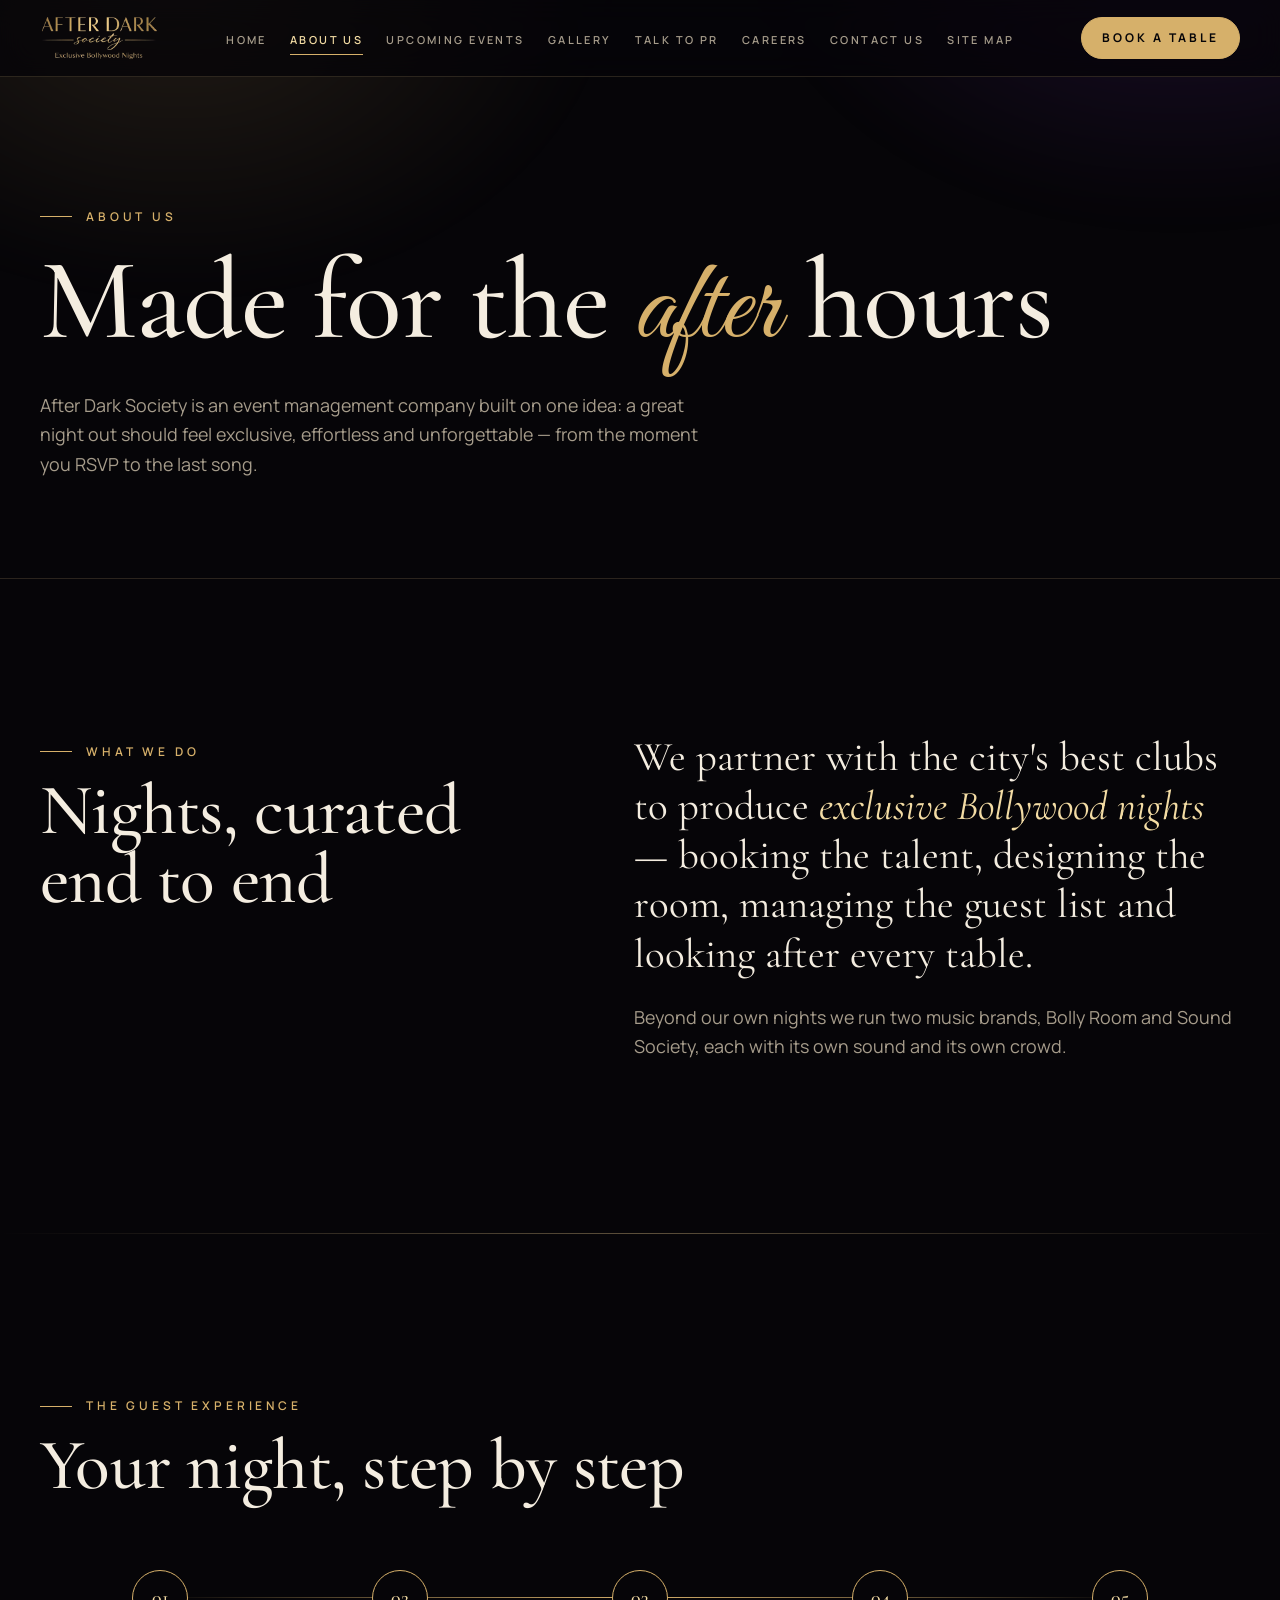
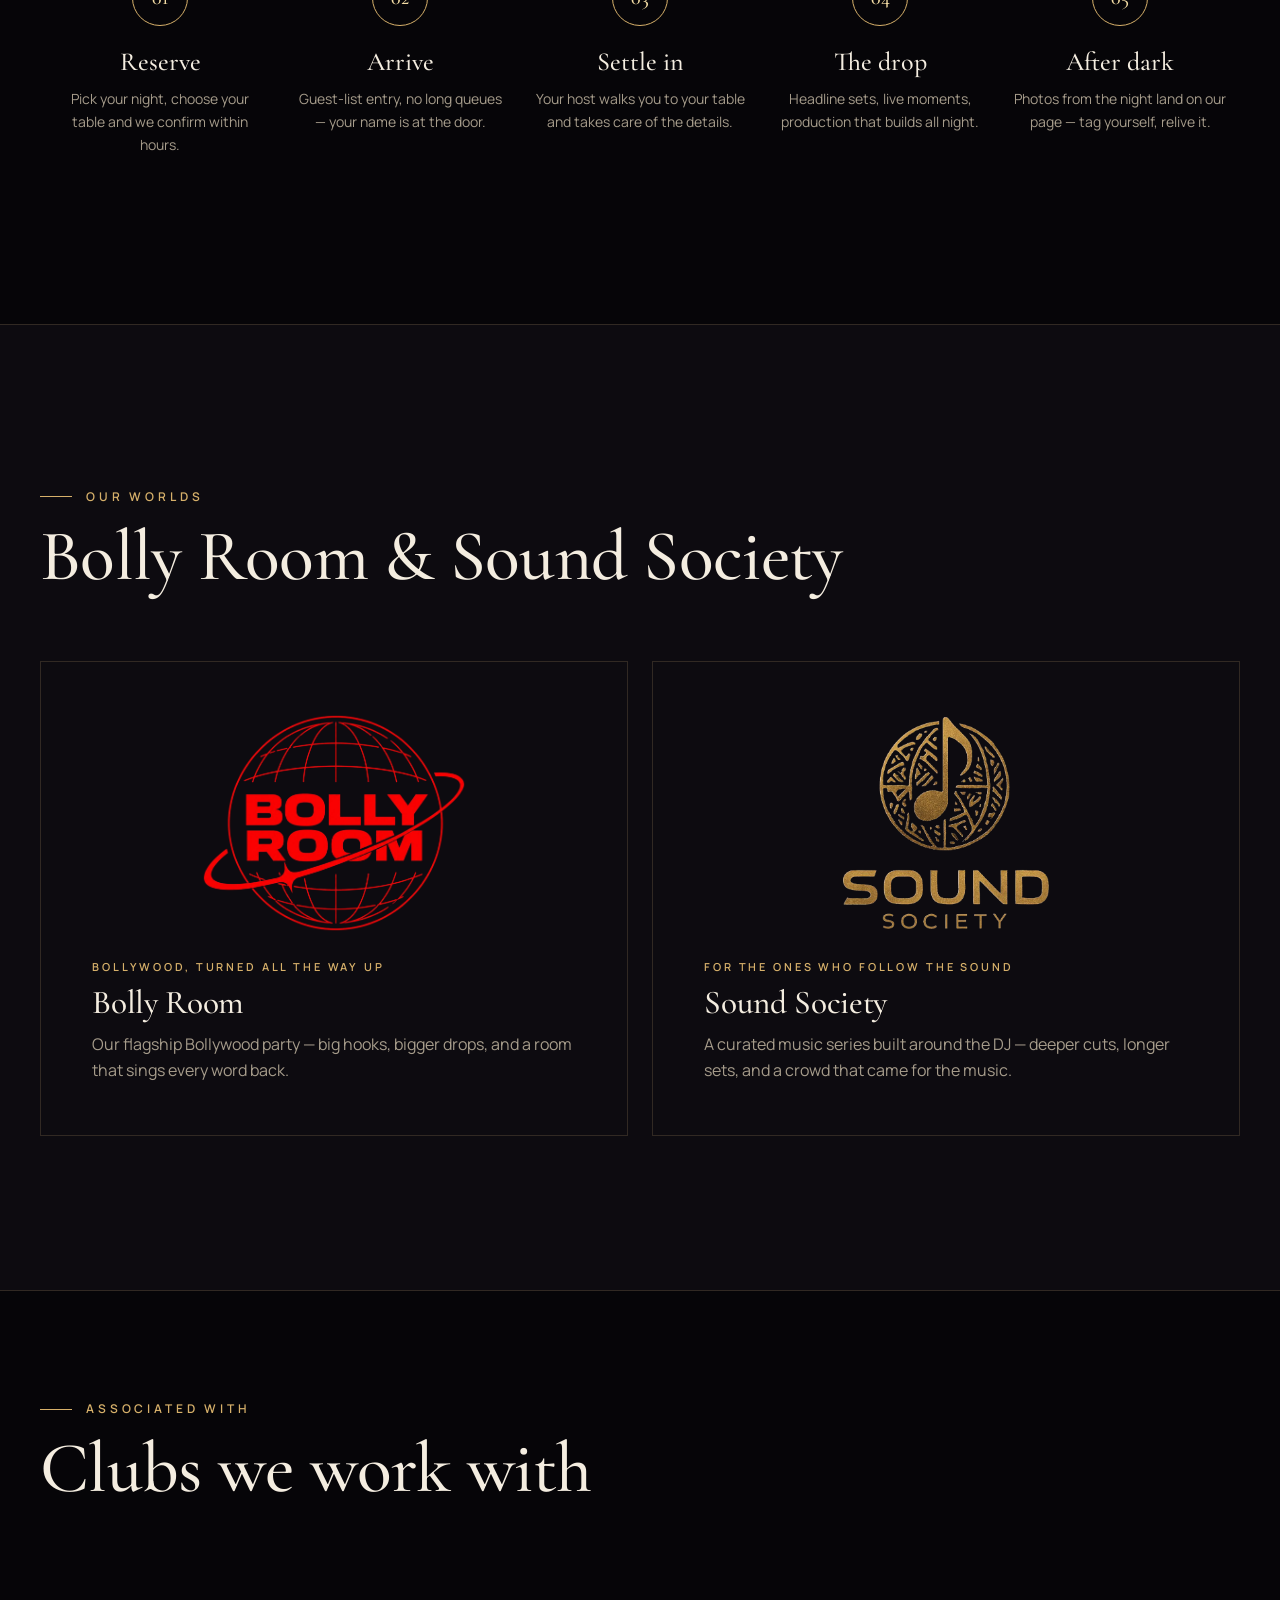
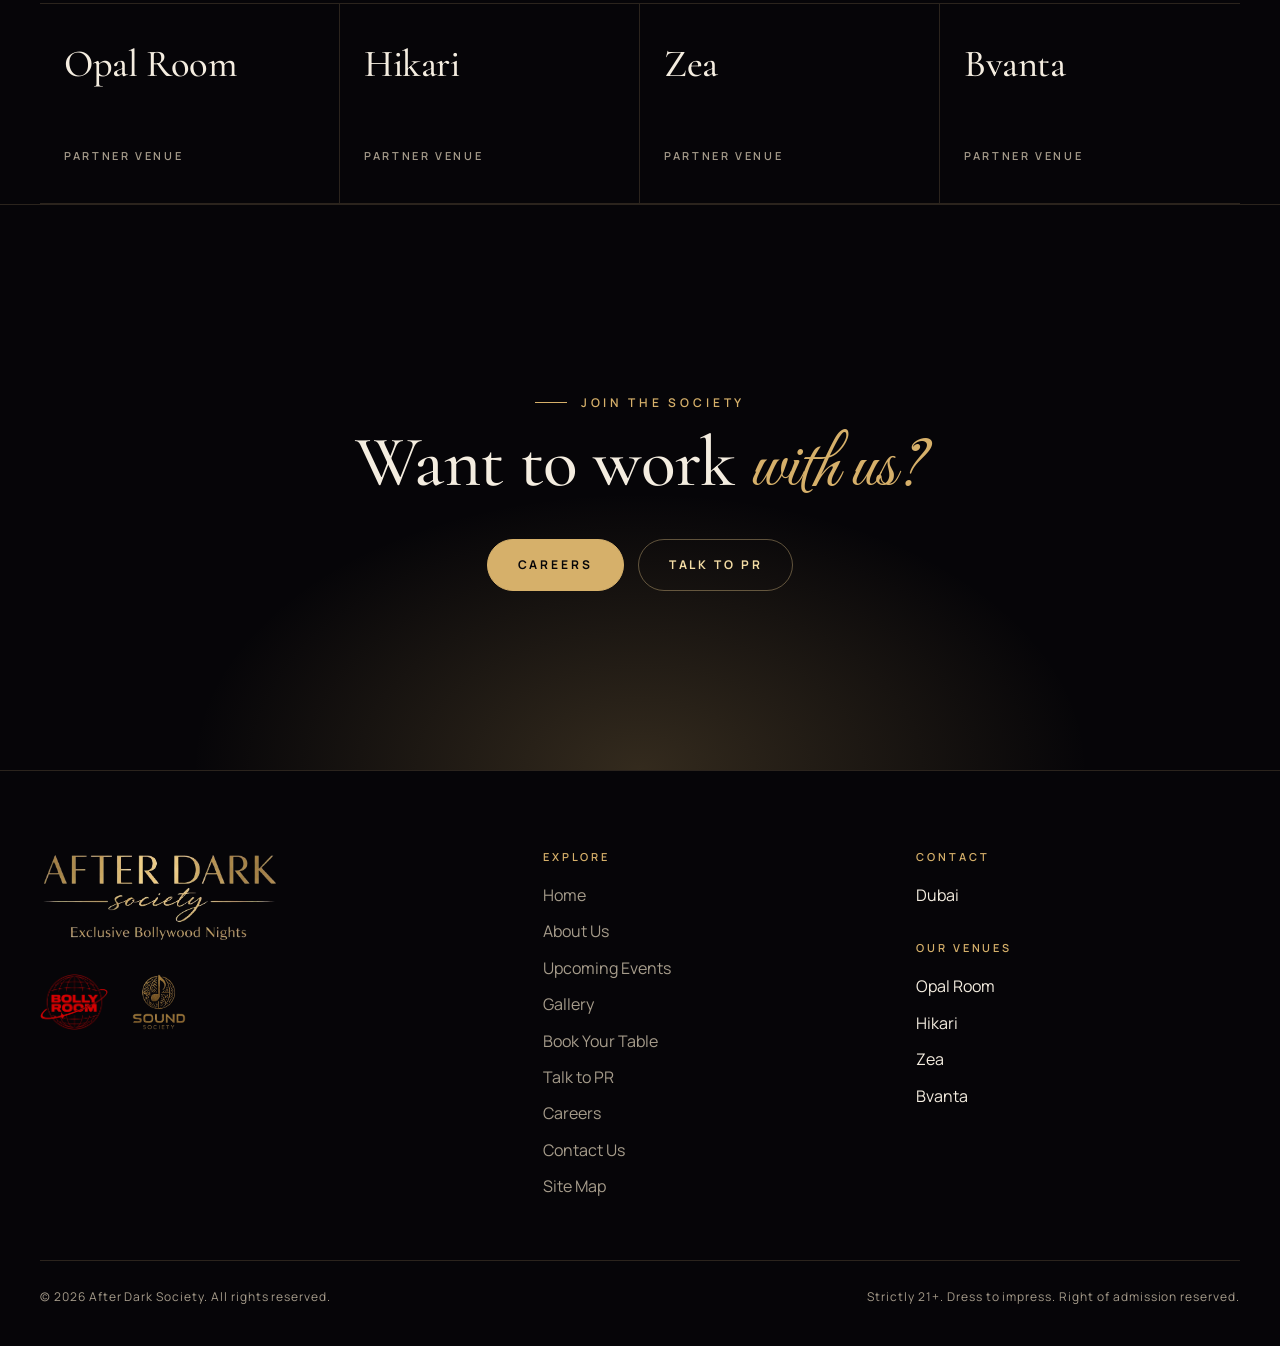
==== about.html @ be94123a "Build After Dark Society website Static multi-page site: home, about, upcoming events, gallery, book" ====
<!doctype html>
<html lang="en">
<head>
  <meta charset="utf-8">
  <meta name="viewport" content="width=device-width, initial-scale=1">
  <title>About Us — After Dark Society</title>
  <meta name="description" content="The story behind After Dark Society — the team producing exclusive Bollywood nights, Bolly Room and Sound Society.">
  <meta name="theme-color" content="#060508">
  <meta property="og:title" content="About Us — After Dark Society">
  <meta property="og:description" content="The story behind After Dark Society — the team producing exclusive Bollywood nights, Bolly Room and Sound Society.">
  <meta property="og:image" content="assets/img/after-dark-society.png">
  <link rel="preconnect" href="https://fonts.googleapis.com">
  <link rel="preconnect" href="https://fonts.gstatic.com" crossorigin>
  <link href="https://fonts.googleapis.com/css2?family=Cormorant+Garamond:ital,wght@0,400;0,500;0,600;1,400;1,500&family=Great+Vibes&family=Manrope:wght@400;500;600;700&display=swap" rel="stylesheet">
  <link rel="stylesheet" href="assets/css/style.css">
</head>
<body>
<header id="site-header"></header>
<main>
<section class="page-hero">
  <div class="wrap">
    <span class="eyebrow reveal">About us</span>
    <h1 class="display h1 reveal" data-delay="1">Made for the <span class="script">after</span> hours</h1>
    <p class="lead reveal" data-delay="2">After Dark Society is an event management company built on one idea: a great night out should feel exclusive, effortless and unforgettable — from the moment you RSVP to the last song.</p>
  </div>
</section>

<section class="section">
  <div class="wrap manifesto">
    <div class="reveal">
      <span class="eyebrow">What we do</span>
      <h2 class="display h2" style="margin-top:18px">Nights, curated end to end</h2>
    </div>
    <div class="reveal" data-delay="1">
      <p class="big">We partner with the city's best clubs to produce <em>exclusive Bollywood nights</em> — booking the talent, designing the room, managing the guest list and looking after every table.</p>
      <p class="lead" style="margin-top:24px">Beyond our own nights we run two music brands, Bolly Room and Sound Society, each with its own sound and its own crowd.</p>
    </div>
  </div>
</section>

<hr class="rule">

<section class="section">
  <div class="wrap">
    <div class="section-head"><div class="reveal"><span class="eyebrow">The guest experience</span><h2 class="display h2">Your night, step by step</h2></div></div>
    <div class="journey">
      <div class="step reveal"><h3>Reserve</h3><p>Pick your night, choose your table and we confirm within hours.</p></div>
      <div class="step reveal" data-delay="1"><h3>Arrive</h3><p>Guest-list entry, no long queues — your name is at the door.</p></div>
      <div class="step reveal" data-delay="2"><h3>Settle in</h3><p>Your host walks you to your table and takes care of the details.</p></div>
      <div class="step reveal" data-delay="3"><h3>The drop</h3><p>Headline sets, live moments, production that builds all night.</p></div>
      <div class="step reveal"><h3>After dark</h3><p>Photos from the night land on our page — tag yourself, relive it.</p></div>
    </div>
  </div>
</section>

<section class="section" style="background:var(--ink-2);border-block:1px solid var(--line)">
  <div class="wrap">
    <div class="section-head"><div class="reveal"><span class="eyebrow">Our worlds</span><h2 class="display h2">Bolly Room &amp; Sound Society</h2></div></div>
    <div class="brands" id="brands"></div>
  </div>
</section>

<section class="section--tight">
  <div class="wrap">
    <div class="section-head" style="margin-bottom:0"><div class="reveal"><span class="eyebrow">Associated with</span><h2 class="display h2">Clubs we work with</h2></div></div>
  </div>
</section>
<div class="wrap"><div class="venues" id="venues"></div></div>

<section class="cta-band">
  <div class="wrap reveal">
    <span class="eyebrow">Join the society</span>
    <h2 class="display h2">Want to work <span class="script">with us?</span></h2>
    <div class="hero-actions">
      <a class="btn" href="careers.html">Careers</a>
      <a class="btn btn--ghost" href="pr.html">Talk to PR</a>
    </div>
  </div>
</section>
</main>
<footer id="site-footer"></footer>
<script src="assets/js/data.js"></script>
<script src="assets/js/site.js"></script>
</body>
</html>
---- assets/css/style.css ----
/* ==========================================================================
   AFTER DARK SOCIETY
   Black, gold, and a little smoke.
   ========================================================================== */

:root {
  --ink: #060508;
  --ink-2: #0d0b10;
  --ink-3: #16131a;
  --line: rgba(232, 200, 140, 0.16);
  --line-strong: rgba(232, 200, 140, 0.38);
  --gold: #d6b06a;
  --gold-hi: #f3dca4;
  --gold-lo: #8f6d34;
  --text: #f4ede0;
  --muted: #a69c8b;
  --ember: #e0242a;           /* Bolly Room red — used sparingly */
  --violet: #3a1d5c;

  --f-display: "Cormorant Garamond", "Times New Roman", serif;
  --f-script: "Great Vibes", cursive;
  --f-body: "Manrope", system-ui, -apple-system, "Segoe UI", sans-serif;

  --wrap: 1200px;
  --gutter: clamp(16px, 4vw, 40px);
  --radius: 4px;
  --ease: cubic-bezier(.2, .7, .1, 1);
}

*, *::before, *::after { box-sizing: border-box; }
html { scroll-behavior: smooth; -webkit-text-size-adjust: 100%; }
body {
  margin: 0;
  background: var(--ink);
  color: var(--text);
  font: 400 16px/1.65 var(--f-body);
  overflow-x: hidden;
  -webkit-font-smoothing: antialiased;
}
img, video { max-width: 100%; height: auto; display: block; }
a { color: inherit; text-decoration: none; }
::selection { background: var(--gold); color: var(--ink); }

.wrap { width: min(var(--wrap), 100% - 2 * var(--gutter)); margin-inline: auto; }
.sr-only { position: absolute; width: 1px; height: 1px; overflow: hidden; clip: rect(0 0 0 0); white-space: nowrap; }

/* ---- Type --------------------------------------------------------------- */
.eyebrow {
  font: 600 12px/1 var(--f-body);
  letter-spacing: .32em;
  text-transform: uppercase;
  color: var(--gold);
  display: inline-flex; align-items: center; gap: 14px;
}
.eyebrow::before { content: ""; width: 32px; height: 1px; background: currentColor; }
.display {
  font-family: var(--f-display);
  font-weight: 500;
  line-height: .95;
  letter-spacing: -.01em;
  margin: 0;
}
.h1 { font-size: clamp(48px, 9vw, 128px); }
.h2 { font-size: clamp(38px, 5.6vw, 76px); }
.h3 { font-size: clamp(26px, 2.6vw, 36px); line-height: 1.05; }
.script { font-family: var(--f-script); font-weight: 400; color: var(--gold); letter-spacing: 0; }
.gold-text {
  background: linear-gradient(100deg, var(--gold-lo), var(--gold-hi) 40%, var(--gold) 60%, var(--gold-lo));
  -webkit-background-clip: text; background-clip: text; color: transparent;
}
.lead { font-size: clamp(17px, 1.4vw, 20px); color: var(--muted); max-width: 60ch; }
p { margin: 0 0 1em; }

/* ---- Buttons ------------------------------------------------------------ */
.btn {
  --b: var(--gold);
  display: inline-flex; align-items: center; justify-content: center; gap: 12px;
  min-height: 52px; padding: 0 30px;
  font: 700 12px/1 var(--f-body); letter-spacing: .24em; text-transform: uppercase;
  border: 1px solid var(--b); color: var(--ink); background: var(--b);
  border-radius: 999px; cursor: pointer;
  transition: transform .4s var(--ease), background .3s, color .3s, box-shadow .4s;
}
.btn:hover { transform: translateY(-2px); box-shadow: 0 12px 40px -12px rgba(214, 176, 106, .6); background: var(--gold-hi); }
.btn--ghost { background: transparent; color: var(--gold-hi); border-color: var(--line-strong); }
.btn--ghost:hover { background: rgba(214,176,106,.08); color: var(--gold-hi); border-color: var(--gold); }
.btn svg { width: 16px; height: 16px; }

/* ---- Header ------------------------------------------------------------- */
.site-header {
  position: fixed; inset: 0 0 auto; z-index: 50;
  transition: background .4s, backdrop-filter .4s, border-color .4s;
  border-bottom: 1px solid transparent;
}
.site-header.is-solid {
  background: rgba(6, 5, 8, .78);
  backdrop-filter: blur(14px) saturate(1.3);
  -webkit-backdrop-filter: blur(14px) saturate(1.3);
  border-color: var(--line);
}
.nav { display: flex; align-items: center; justify-content: space-between; height: 76px; gap: 20px; }
.brand img { height: 46px; width: auto; }
.nav-links { display: flex; align-items: center; gap: clamp(14px, 1.8vw, 30px); list-style: none; margin: 0; padding: 0; }
.nav-links a {
  font: 600 11px/1 var(--f-body); letter-spacing: .22em; text-transform: uppercase;
  color: var(--muted); position: relative; padding: 8px 0; transition: color .25s;
}
.nav-links a::after {
  content: ""; position: absolute; left: 0; right: 0; bottom: 0; height: 1px; background: var(--gold);
  transform: scaleX(0); transform-origin: left; transition: transform .4s var(--ease);
}
.nav-links a:hover, .nav-links a[aria-current="page"] { color: var(--gold-hi); }
.nav-links a:hover::after, .nav-links a[aria-current="page"]::after { transform: scaleX(1); }
.nav-cta { min-height: 42px; padding: 0 20px; }
.nav-toggle {
  display: none; background: none; border: 0; padding: 10px; cursor: pointer; color: var(--gold-hi);
  width: 46px; height: 46px; position: relative;
}
.nav-toggle span { position: absolute; left: 11px; right: 11px; height: 1px; background: currentColor; transition: transform .35s var(--ease), opacity .2s; }
.nav-toggle span:nth-child(1) { top: 17px; }
.nav-toggle span:nth-child(2) { top: 23px; }
.nav-toggle span:nth-child(3) { top: 29px; }
.menu-open .nav-toggle span:nth-child(1) { transform: translateY(6px) rotate(45deg); }
.menu-open .nav-toggle span:nth-child(2) { opacity: 0; }
.menu-open .nav-toggle span:nth-child(3) { transform: translateY(-6px) rotate(-45deg); }

@media (max-width: 1080px) {
  .nav-toggle { display: block; z-index: 2; }
  .nav-cta { display: none; }
  .nav-links {
    position: fixed; inset: 0; z-index: 1; flex-direction: column; justify-content: center; gap: 22px;
    background: radial-gradient(120% 80% at 50% 0%, #1a1222, var(--ink) 70%);
    opacity: 0; visibility: hidden; transition: opacity .4s, visibility .4s;
  }
  .nav-links a { font: 500 34px/1 var(--f-display); letter-spacing: 0; text-transform: none; color: var(--text); }
  .menu-open .nav-links { opacity: 1; visibility: visible; }
  .menu-open { overflow: hidden; }
}

/* ---- Hero --------------------------------------------------------------- */
.hero {
  position: relative; min-height: 100svh; display: grid; place-items: center; text-align: center;
  padding: 120px 0 90px; overflow: hidden; isolation: isolate;
}
.hero canvas { position: absolute; inset: 0; width: 100%; height: 100%; z-index: -1; }
.hero::before {          /* aurora */
  content: ""; position: absolute; inset: -20%; z-index: -2;
  background:
    radial-gradient(40% 35% at 30% 30%, rgba(214,176,106,.20), transparent 70%),
    radial-gradient(35% 30% at 72% 38%, rgba(90,40,140,.35), transparent 70%),
    radial-gradient(50% 40% at 50% 90%, rgba(224,36,42,.14), transparent 70%);
  filter: blur(30px);
  animation: aurora 18s ease-in-out infinite alternate;
}
.hero::after {           /* vignette + floor fade */
  content: ""; position: absolute; inset: 0; z-index: -1; pointer-events: none;
  background: radial-gradient(120% 90% at 50% 40%, transparent 40%, var(--ink) 100%), linear-gradient(transparent 70%, var(--ink));
}
@keyframes aurora {
  0% { transform: translate3d(0,0,0) rotate(0deg) scale(1); }
  100% { transform: translate3d(3%, -4%, 0) rotate(8deg) scale(1.12); }
}
.hero-logo { width: min(640px, 86vw); margin: 0 auto 28px; filter: drop-shadow(0 0 40px rgba(214,176,106,.25)); }
.hero-tag { font: 600 12px/1.6 var(--f-body); letter-spacing: .5em; text-transform: uppercase; color: var(--muted); margin-bottom: 44px; }
.hero-actions { display: flex; gap: 14px; justify-content: center; flex-wrap: wrap; }
.scroll-cue {
  position: absolute; bottom: 28px; left: 50%; translate: -50% 0;
  font: 600 10px/1 var(--f-body); letter-spacing: .4em; text-transform: uppercase; color: var(--muted);
  display: flex; flex-direction: column; align-items: center; gap: 12px;
}
.scroll-cue::after { content: ""; width: 1px; height: 44px; background: linear-gradient(var(--gold), transparent); animation: drip 2.2s var(--ease) infinite; transform-origin: top; }
@keyframes drip { 0% { transform: scaleY(0); } 60% { transform: scaleY(1); opacity: 1; } 100% { transform: scaleY(1); opacity: 0; } }

/* Countdown */
.countdown { display: inline-flex; gap: clamp(14px, 3vw, 36px); margin: 0 auto 44px; }
.countdown div { display: flex; flex-direction: column; align-items: center; min-width: 64px; }
.countdown b { font: 500 clamp(40px, 6vw, 72px)/1 var(--f-display); color: var(--gold-hi); font-variant-numeric: tabular-nums; }
.countdown small { font: 600 10px/1 var(--f-body); letter-spacing: .3em; text-transform: uppercase; color: var(--muted); margin-top: 10px; }
.next-label { font: 600 11px/1 var(--f-body); letter-spacing: .3em; text-transform: uppercase; color: var(--gold); margin-bottom: 18px; }

/* Page hero (inner pages) */
.page-hero {
  position: relative; padding: clamp(150px, 22vh, 220px) 0 clamp(60px, 9vh, 100px); overflow: hidden; isolation: isolate;
  border-bottom: 1px solid var(--line);
}
.page-hero::before {
  content: ""; position: absolute; inset: -30% -10% 0; z-index: -1;
  background:
    radial-gradient(40% 60% at 20% 20%, rgba(214,176,106,.14), transparent 70%),
    radial-gradient(40% 60% at 85% 10%, rgba(90,40,140,.28), transparent 70%);
  filter: blur(20px);
  animation: aurora 20s ease-in-out infinite alternate;
}
.page-hero .display { margin-top: 22px; }
.page-hero .lead { margin-top: 24px; }

/* ---- Sections ----------------------------------------------------------- */
section { position: relative; }
.section { padding: clamp(80px, 12vw, 160px) 0; }
.section--tight { padding: clamp(60px, 8vw, 100px) 0; }
.section-head { display: flex; justify-content: space-between; align-items: end; gap: 30px; flex-wrap: wrap; margin-bottom: clamp(40px, 6vw, 70px); }
.section-head .display { margin-top: 18px; }
.rule { height: 1px; background: linear-gradient(90deg, transparent, var(--line-strong), transparent); border: 0; margin: 0; }

/* Marquee */
.marquee { border-block: 1px solid var(--line); overflow: hidden; padding: 26px 0; background: var(--ink-2); }
.marquee-track { display: flex; gap: 56px; width: max-content; animation: marquee 38s linear infinite; }
.marquee span { font: italic 500 clamp(26px, 3.4vw, 44px)/1 var(--f-display); color: var(--text); white-space: nowrap; display: flex; align-items: center; gap: 56px; }
.marquee span::after { content: "✦"; font-style: normal; font-size: .5em; color: var(--gold); }
@keyframes marquee { to { transform: translateX(-50%); } }

/* Manifesto */
.manifesto { display: grid; grid-template-columns: 1fr 1.2fr; gap: clamp(40px, 7vw, 120px); align-items: start; }
.manifesto .big { font: 400 clamp(28px, 3.2vw, 44px)/1.2 var(--f-display); margin: 0; }
.manifesto .big em { color: var(--gold-hi); }
.stats { display: grid; grid-template-columns: repeat(3, 1fr); gap: 1px; background: var(--line); border: 1px solid var(--line); margin-top: 48px; }
.stats div { background: var(--ink); padding: 26px 20px; }
.stats b { display: block; font: 500 44px/1 var(--f-display); color: var(--gold-hi); }
.stats small { color: var(--muted); font-size: 13px; }

/* Brand cards */
.brands { display: grid; grid-template-columns: repeat(2, 1fr); gap: 24px; }
.brand-card {
  position: relative; overflow: hidden; border: 1px solid var(--line); background: var(--ink-2);
  padding: clamp(28px, 4vw, 52px); min-height: 460px; display: flex; flex-direction: column; justify-content: space-between;
  transition: border-color .5s, transform .6s var(--ease);
}
.brand-card::before {
  content: ""; position: absolute; inset: 0; opacity: .0; transition: opacity .6s;
  background: radial-gradient(60% 60% at 50% 30%, var(--glow, rgba(214,176,106,.18)), transparent 70%);
}
.brand-card:hover { border-color: var(--line-strong); transform: translateY(-4px); }
.brand-card:hover::before { opacity: 1; }
.brand-card img { height: 220px; width: auto; max-width: 80%; object-fit: contain; margin: 0 auto 28px; position: relative; transition: transform .8s var(--ease); }
.brand-card:hover img { transform: scale(1.04); }
.brand-card .h3 { position: relative; }
.brand-card p { color: var(--muted); position: relative; margin: 10px 0 0; }
.brand-card .tag { font: 600 11px/1 var(--f-body); letter-spacing: .26em; text-transform: uppercase; color: var(--gold); position: relative; margin-bottom: 14px; display: block; }
.brand-card[data-brand="Bolly Room"] { --glow: rgba(224, 36, 42, .22); }

/* Signature experiences */
.formats { display: grid; grid-template-columns: repeat(4, 1fr); gap: 1px; background: var(--line); border: 1px solid var(--line); }
.format { background: var(--ink); padding: 34px 26px 40px; display: flex; flex-direction: column; gap: 10px; min-height: 300px; transition: background .4s; position: relative; }
.format:hover { background: var(--ink-2); }
.format-num { font: 500 15px/1 var(--f-display); color: var(--gold); margin-bottom: auto; padding-bottom: 50px; }
.format small { font: 600 10px/1 var(--f-body); letter-spacing: .26em; text-transform: uppercase; color: var(--muted); }
.format h3 { font-size: clamp(26px, 2.4vw, 32px); line-height: 1.05; }
.format p { color: var(--muted); font-size: 14px; margin: 0; }

/* VIP tables */
.tables { display: grid; grid-template-columns: repeat(3, 1fr); gap: 20px; align-items: stretch; }
.table-card {
  border: 1px solid var(--line); padding: 40px 32px; display: flex; flex-direction: column; gap: 8px; background: var(--ink-2); position: relative;
  transition: transform .5s var(--ease), border-color .4s;
}
.table-card:hover { transform: translateY(-4px); border-color: var(--line-strong); }
.table-card.featured { border-color: var(--gold); background: radial-gradient(100% 60% at 50% 0%, rgba(214,176,106,.14), transparent 70%), var(--ink-2); }
.table-card .chip { position: absolute; top: 20px; right: 14px; }
.table-card h3 { font-size: 46px; }
.table-card small { color: var(--gold); letter-spacing: .2em; text-transform: uppercase; font-size: 11px; font-weight: 600; }
.table-card ul { list-style: none; padding: 0; margin: 22px 0 30px; display: grid; gap: 12px; flex: 1; }
.table-card li { color: var(--muted); display: flex; gap: 12px; font-size: 15px; }
.table-card li::before { content: "✦"; color: var(--gold); font-size: 11px; margin-top: 5px; }

/* Next drop */
.drop { display: grid; grid-template-columns: 1.1fr 1fr; gap: clamp(30px, 6vw, 80px); align-items: center; }
.drop form { display: flex; gap: 12px; flex-wrap: wrap; }
.drop .field { flex: 1 1 240px; }
.drop .form { padding: 0; border: 0; background: none; }
.drop .form-success { padding: 0; text-align: left; }

/* Site map */
.sm-flow { display: grid; grid-template-columns: repeat(3, 1fr); gap: 20px; counter-reset: sm; }
.sm-card {
  border: 1px solid var(--line); background: var(--ink-2); padding: 30px 28px 26px; display: flex; flex-direction: column; gap: 10px; position: relative; min-height: 240px;
}
.sm-card::before { counter-increment: sm; content: counter(sm, decimal-leading-zero); font: 500 15px/1 var(--f-display); color: var(--gold); }
.sm-card h3 { font: 500 34px/1 var(--f-display); margin: 18px 0 4px; }
.sm-card p { color: var(--muted); font-size: 14px; margin: 0; flex: 1; }
.sm-card .goal { font: 700 10px/1.4 var(--f-body); letter-spacing: .22em; text-transform: uppercase; color: var(--gold-hi); }
.sm-card a.more { font-size: 12px; color: var(--gold); letter-spacing: .1em; }
.paths { display: grid; grid-template-columns: repeat(3, 1fr); gap: 1px; background: var(--line); border: 1px solid var(--line); }
.paths > div { background: var(--ink); padding: 34px 28px; }
.paths b { font: 500 40px/1 var(--f-display); color: var(--gold-hi); display: block; margin-bottom: 8px; }
.paths small { color: var(--gold); font: 700 10px/1 var(--f-body); letter-spacing: .24em; text-transform: uppercase; display: block; margin-top: 16px; }
.tree { display: grid; grid-template-columns: repeat(4, 1fr); gap: 20px; }
.tree .node { border-top: 1px solid var(--gold); padding-top: 18px; }
.tree .node a { font: 500 26px/1.1 var(--f-display); display: block; margin-bottom: 10px; }
.tree .node a:hover { color: var(--gold-hi); }
.tree .node ul { list-style: none; margin: 0; padding: 0; color: var(--muted); font-size: 14px; display: grid; gap: 6px; }

/* Venues */
.venues { display: grid; grid-template-columns: repeat(4, 1fr); border-top: 1px solid var(--line); }
.venue {
  padding: 42px 24px; border-bottom: 1px solid var(--line); border-right: 1px solid var(--line);
  display: flex; flex-direction: column; gap: 16px; min-height: 200px; justify-content: space-between;
  transition: background .4s;
}
.venue:last-child { border-right: 0; }
.venue:hover { background: var(--ink-2); }
.venue .display { font-size: clamp(30px, 3vw, 42px); }
.venue small { font: 600 11px/1 var(--f-body); letter-spacing: .24em; text-transform: uppercase; color: var(--muted); display: inline-flex; gap: 8px; align-items: center; }
a.venue:hover small { color: var(--gold-hi); }

/* Events list */
.event-list { list-style: none; margin: 0; padding: 0; border-top: 1px solid var(--line); }
.event {
  display: grid; grid-template-columns: 140px 1fr auto; gap: 30px; align-items: center;
  padding: 30px 0; border-bottom: 1px solid var(--line); transition: padding .5s var(--ease), background .4s;
}
.event:hover { padding-inline: 18px; background: linear-gradient(90deg, rgba(214,176,106,.06), transparent); }
.event-date { font: 500 18px/1.15 var(--f-display); color: var(--gold-hi); }
.event-date b { display: block; font-size: 46px; font-weight: 500; }
.event-date .tba { font-size: 28px; }
.event h3 { margin: 0 0 6px; font: 500 clamp(26px, 3vw, 38px)/1.05 var(--f-display); }
.event p { margin: 0; color: var(--muted); font-size: 14px; letter-spacing: .04em; }
.event .btn { min-height: 44px; padding: 0 22px; }
.chip { display: inline-block; font: 700 10px/1 var(--f-body); letter-spacing: .2em; text-transform: uppercase; padding: 7px 10px; border: 1px solid var(--line-strong); border-radius: 999px; color: var(--gold); margin-right: 10px; vertical-align: middle; }

/* Gallery */
.gallery { display: grid; grid-template-columns: repeat(4, 1fr); grid-auto-rows: 260px; gap: 10px; }
.g-item { position: relative; overflow: hidden; background: var(--ink-3); border: 1px solid var(--line); cursor: zoom-in; padding: 0; color: inherit; font: inherit; text-align: left; }
.g-item.wide { grid-column: span 2; }
.g-item.tall { grid-row: span 2; }
.g-item img { width: 100%; height: 100%; object-fit: cover; transition: transform 1.2s var(--ease), filter .6s; filter: saturate(.9) contrast(1.05); }
.g-item:hover img { transform: scale(1.06); filter: saturate(1.1) contrast(1.1); }
.g-item figcaption, .g-item .cap {
  position: absolute; left: 0; right: 0; bottom: 0; padding: 40px 18px 16px;
  background: linear-gradient(transparent, rgba(0,0,0,.85));
  font: 600 11px/1 var(--f-body); letter-spacing: .2em; text-transform: uppercase; color: var(--gold-hi);
}
.g-item .play {
  position: absolute; inset: 0; margin: auto; width: 74px; height: 74px; border-radius: 50%;
  border: 1px solid var(--gold-hi); display: grid; place-items: center; background: rgba(6,5,8,.4); backdrop-filter: blur(4px);
}
.g-item .play::before { content: ""; border-left: 16px solid var(--gold-hi); border-block: 10px solid transparent; margin-left: 5px; }
.g-ph {          /* placeholder tile until real photos are added */
  width: 100%; height: 100%; display: grid; place-items: center; text-align: center; padding: 20px;
  background:
    radial-gradient(70% 70% at var(--x, 30%) var(--y, 30%), rgba(214,176,106,.18), transparent 70%),
    radial-gradient(60% 60% at 80% 90%, rgba(90,40,140,.35), transparent 70%),
    var(--ink-2);
  color: var(--muted); font: italic 500 22px/1.2 var(--f-display);
}
.albums { display: grid; grid-template-columns: repeat(3, 1fr); gap: 20px; }
.album {
  border: 1px solid var(--line); padding: 30px; display: flex; flex-direction: column; gap: 10px; min-height: 220px;
  justify-content: flex-end; position: relative; overflow: hidden; transition: border-color .4s, transform .5s var(--ease);
  background: radial-gradient(80% 80% at 100% 0%, rgba(214,176,106,.12), transparent 60%), var(--ink-2);
}
.album:hover { border-color: var(--gold); transform: translateY(-4px); }
.album .display { font-size: 36px; }
.album small { color: var(--muted); letter-spacing: .14em; text-transform: uppercase; font-size: 11px; font-weight: 600; }

/* Lightbox */
.lightbox { position: fixed; inset: 0; z-index: 100; background: rgba(4,3,6,.95); display: none; place-items: center; padding: 60px 16px; }
.lightbox.open { display: grid; }
.lightbox img, .lightbox iframe { max-width: min(1200px, 100%); max-height: 84vh; border: 1px solid var(--line); }
.lightbox iframe { width: min(1100px, 100%); aspect-ratio: 16/9; height: auto; }
.lightbox button { position: absolute; top: 18px; right: 18px; background: none; border: 1px solid var(--line-strong); color: var(--gold-hi); width: 48px; height: 48px; border-radius: 50%; font-size: 22px; cursor: pointer; }

/* Journey (customer experience) */
.journey { display: grid; grid-template-columns: repeat(5, 1fr); counter-reset: step; position: relative; }
.journey::before { content: ""; position: absolute; top: 27px; left: 10%; right: 10%; height: 1px; background: linear-gradient(90deg, transparent, var(--gold), transparent); }
.step { text-align: center; padding: 0 14px; position: relative; }
.step::before {
  counter-increment: step; content: counter(step, decimal-leading-zero);
  display: grid; place-items: center; width: 56px; height: 56px; margin: 0 auto 22px; border-radius: 50%;
  background: var(--ink); border: 1px solid var(--gold); color: var(--gold-hi); font: 500 20px/1 var(--f-display);
}
.step h3 { font: 500 26px/1.1 var(--f-display); margin: 0 0 10px; }
.step p { color: var(--muted); font-size: 14px; }

/* CTA band */
.cta-band {
  text-align: center; padding: clamp(90px, 14vw, 180px) 0; position: relative; overflow: hidden; isolation: isolate;
  border-top: 1px solid var(--line);
}
.cta-band::before {
  content: ""; position: absolute; inset: 0; z-index: -1;
  background: radial-gradient(50% 70% at 50% 100%, rgba(214,176,106,.22), transparent 70%);
}
.cta-band .display { margin: 18px 0 36px; }

/* ---- Forms -------------------------------------------------------------- */
.form-layout { display: grid; grid-template-columns: 1fr 1.25fr; gap: clamp(40px, 7vw, 110px); align-items: start; }
.form-aside { position: sticky; top: 110px; }
.form-aside ul { list-style: none; padding: 0; margin: 30px 0 0; border-top: 1px solid var(--line); }
.form-aside li { padding: 18px 0; border-bottom: 1px solid var(--line); display: flex; gap: 16px; color: var(--muted); }
.form-aside li b { color: var(--text); font-weight: 600; display: block; }
.form-aside li::before { content: "✦"; color: var(--gold); font-size: 12px; margin-top: 4px; }
.form {
  border: 1px solid var(--line); background: linear-gradient(180deg, rgba(255,255,255,.02), transparent), var(--ink-2);
  padding: clamp(24px, 4vw, 50px);
}
.form-grid { display: grid; grid-template-columns: 1fr 1fr; gap: 22px; }
.field { display: flex; flex-direction: column; gap: 10px; }
.field.full { grid-column: 1 / -1; }
.field label { font: 600 11px/1 var(--f-body); letter-spacing: .22em; text-transform: uppercase; color: var(--muted); }
.field label .req { color: var(--gold); }
.field input, .field select, .field textarea {
  width: 100%; background: transparent; color: var(--text); font: 400 17px/1.4 var(--f-body);
  border: 0; border-bottom: 1px solid var(--line-strong); padding: 10px 0 12px; border-radius: 0;
  transition: border-color .3s;
  appearance: none; -webkit-appearance: none;
}
.field select {
  background-image: linear-gradient(45deg, transparent 50%, var(--gold) 50%), linear-gradient(-45deg, transparent 50%, var(--gold) 50%);
  background-position: calc(100% - 12px) 55%, calc(100% - 7px) 55%; background-size: 5px 5px; background-repeat: no-repeat; padding-right: 30px;
}
.field select option { background: var(--ink-2); color: var(--text); }
.field textarea { min-height: 120px; resize: vertical; }
.field input:focus, .field select:focus, .field textarea:focus { outline: none; border-color: var(--gold); }
.field input::placeholder, .field textarea::placeholder { color: #5f574c; }
.field input[type="date"], .field input[type="time"] { color-scheme: dark; }
.field.invalid input, .field.invalid select, .field.invalid textarea { border-color: var(--ember); }
.field .err { color: #ff8d8d; font-size: 12px; min-height: 0; }
.chips { display: flex; flex-wrap: wrap; gap: 10px; }
.chips label { cursor: pointer; letter-spacing: .08em; text-transform: none; font: 500 14px/1 var(--f-body); color: var(--text); }
.chips input { position: absolute; opacity: 0; width: 1px; height: 1px; }
.chips span { display: inline-block; padding: 12px 18px; border: 1px solid var(--line-strong); border-radius: 999px; transition: background .25s, border-color .25s, color .25s; }
.chips input:checked + span { background: var(--gold); border-color: var(--gold); color: var(--ink); }
.chips input:focus-visible + span { outline: 2px solid var(--gold-hi); outline-offset: 2px; }
.form-foot { display: flex; justify-content: space-between; align-items: center; gap: 20px; margin-top: 34px; flex-wrap: wrap; }
.form-foot small { color: var(--muted); font-size: 12px; max-width: 34ch; }
.form-success { display: none; text-align: center; padding: 40px 10px; }
.form-success .script { font-size: 64px; display: block; line-height: 1; margin-bottom: 10px; }
.form.done .form-body { display: none; }
.form.done .form-success { display: block; }

/* Contact tiles */
.tiles { display: grid; grid-template-columns: repeat(3, 1fr); gap: 1px; background: var(--line); border: 1px solid var(--line); margin-bottom: 70px; }
.tile { background: var(--ink); padding: 34px 28px; display: flex; flex-direction: column; gap: 10px; transition: background .3s; }
a.tile:hover { background: var(--ink-2); }
.tile small { font: 600 11px/1 var(--f-body); letter-spacing: .24em; text-transform: uppercase; color: var(--gold); }
.tile span { font: 500 26px/1.15 var(--f-display); word-break: break-word; }

/* ---- Footer ------------------------------------------------------------- */
.site-footer { border-top: 1px solid var(--line); padding: 80px 0 40px; background: var(--ink); }
.footer-top { display: grid; grid-template-columns: 1.4fr 1fr 1fr; gap: 50px; }
.footer-top img { width: 240px; }
.footer-top h4 { font: 600 11px/1 var(--f-body); letter-spacing: .26em; text-transform: uppercase; color: var(--gold); margin: 0 0 20px; }
.footer-top ul { list-style: none; margin: 0; padding: 0; display: grid; gap: 10px; }
.footer-top a { color: var(--muted); transition: color .2s; }
.footer-top a:hover { color: var(--gold-hi); }
.footer-ips { display: flex; gap: 24px; align-items: center; margin-top: 30px; }
.footer-ips img { height: 56px; width: auto; opacity: .85; }
.footer-bottom { margin-top: 60px; padding-top: 26px; border-top: 1px solid var(--line); display: flex; justify-content: space-between; gap: 20px; flex-wrap: wrap; color: var(--muted); font-size: 12px; letter-spacing: .08em; }

/* ---- Reveal on scroll --------------------------------------------------- */
.reveal { opacity: 0; transform: translateY(28px); transition: opacity 1s var(--ease), transform 1.1s var(--ease); }
.reveal.in { opacity: 1; transform: none; }
.reveal[data-delay="1"] { transition-delay: .1s; }
.reveal[data-delay="2"] { transition-delay: .2s; }
.reveal[data-delay="3"] { transition-delay: .3s; }
@media (prefers-reduced-motion: reduce) {
  *, *::before, *::after { animation: none !important; transition: none !important; }
  .reveal { opacity: 1; transform: none; }
}
:focus-visible { outline: 2px solid var(--gold-hi); outline-offset: 3px; }

/* ---- Responsive --------------------------------------------------------- */
@media (max-width: 960px) {
  .manifesto, .form-layout { grid-template-columns: 1fr; }
  .form-aside { position: static; }
  .brands, .albums, .tables, .drop, .sm-flow, .paths { grid-template-columns: 1fr; }
  .formats, .tree { grid-template-columns: repeat(2, 1fr); }
  .venues { grid-template-columns: repeat(2, 1fr); }
  .venue:nth-child(2n) { border-right: 0; }
  .gallery { grid-template-columns: repeat(2, 1fr); grid-auto-rows: 200px; }
  .journey { grid-template-columns: 1fr; gap: 40px; }
  .journey::before { top: 0; bottom: 0; left: 27px; right: auto; width: 1px; height: auto; background: linear-gradient(transparent, var(--gold), transparent); }
  .step { text-align: left; display: grid; grid-template-columns: 56px 1fr; column-gap: 22px; padding: 0; }
  .step::before { margin: 0; grid-row: span 2; }
  .tiles { grid-template-columns: 1fr; }
  .footer-top { grid-template-columns: 1fr 1fr; }
  .footer-top > :first-child { grid-column: 1 / -1; }
}
@media (max-width: 640px) {
  .form-grid { grid-template-columns: 1fr; }
  .event { grid-template-columns: 1fr; gap: 14px; }
  .event-date b { display: inline; font-size: 34px; margin-right: 8px; }
  .stats, .formats, .tree { grid-template-columns: 1fr; }
  .format { min-height: 0; }
  .format-num { padding-bottom: 20px; }
  .brand-card { min-height: 0; }
  .brand-card img { height: 160px; }
  .gallery { grid-template-columns: 1fr; }
  .g-item.wide { grid-column: auto; }
  .countdown div { min-width: 50px; }
  .footer-top { grid-template-columns: 1fr; }
  .hero-actions .btn { width: 100%; }
}
[id] { scroll-margin-top: 100px; }
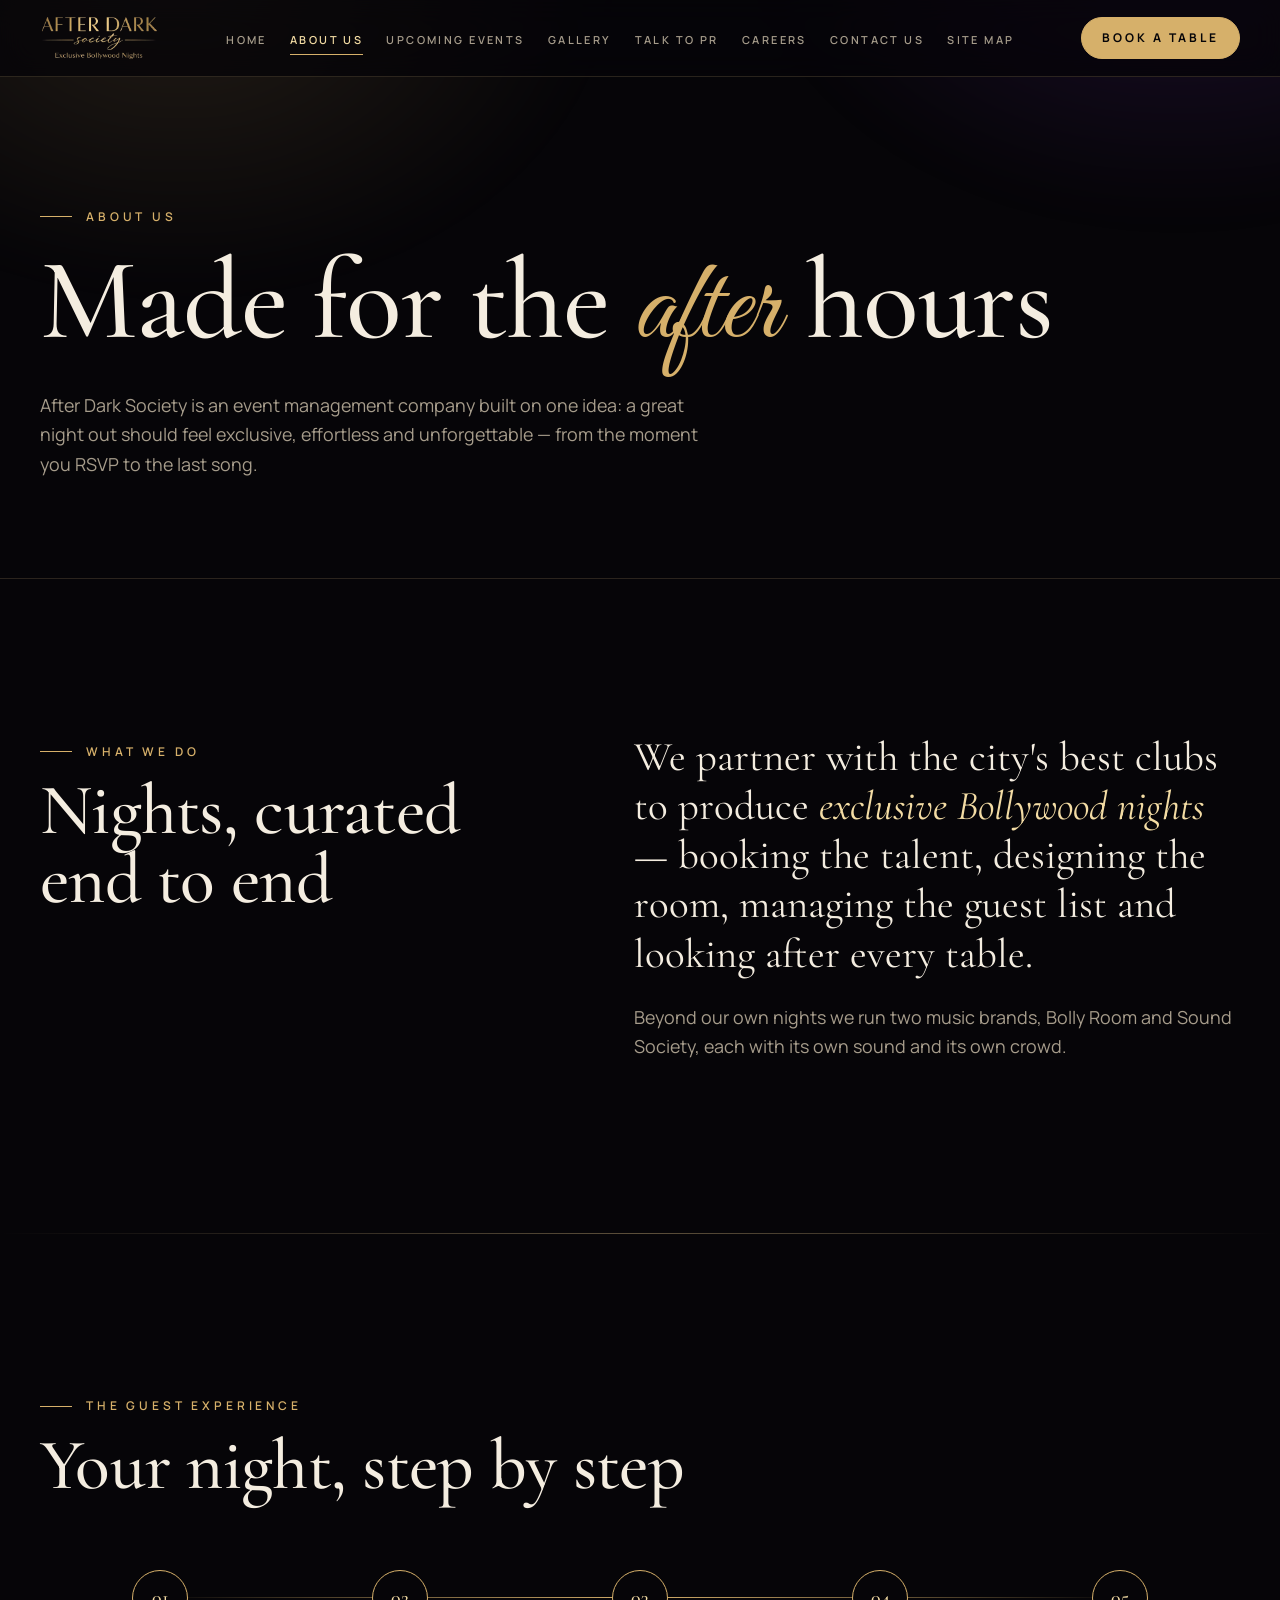
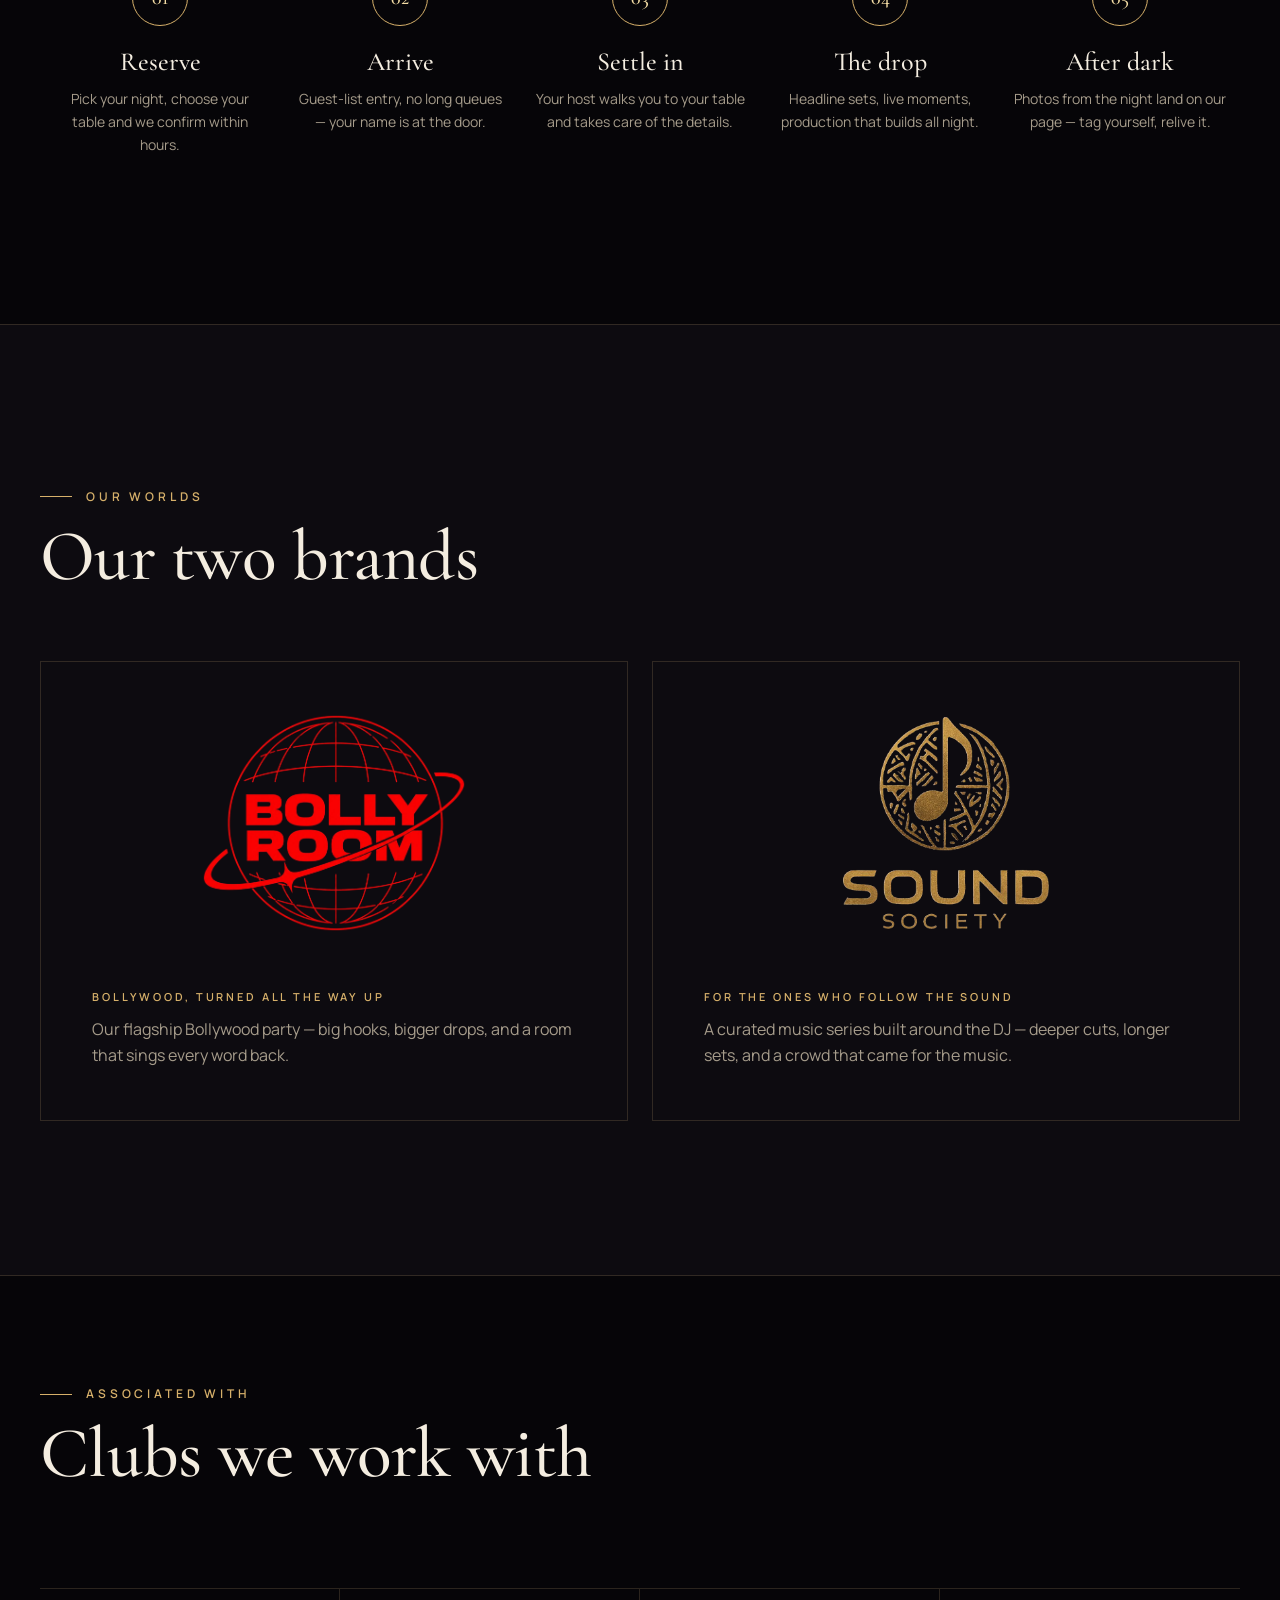
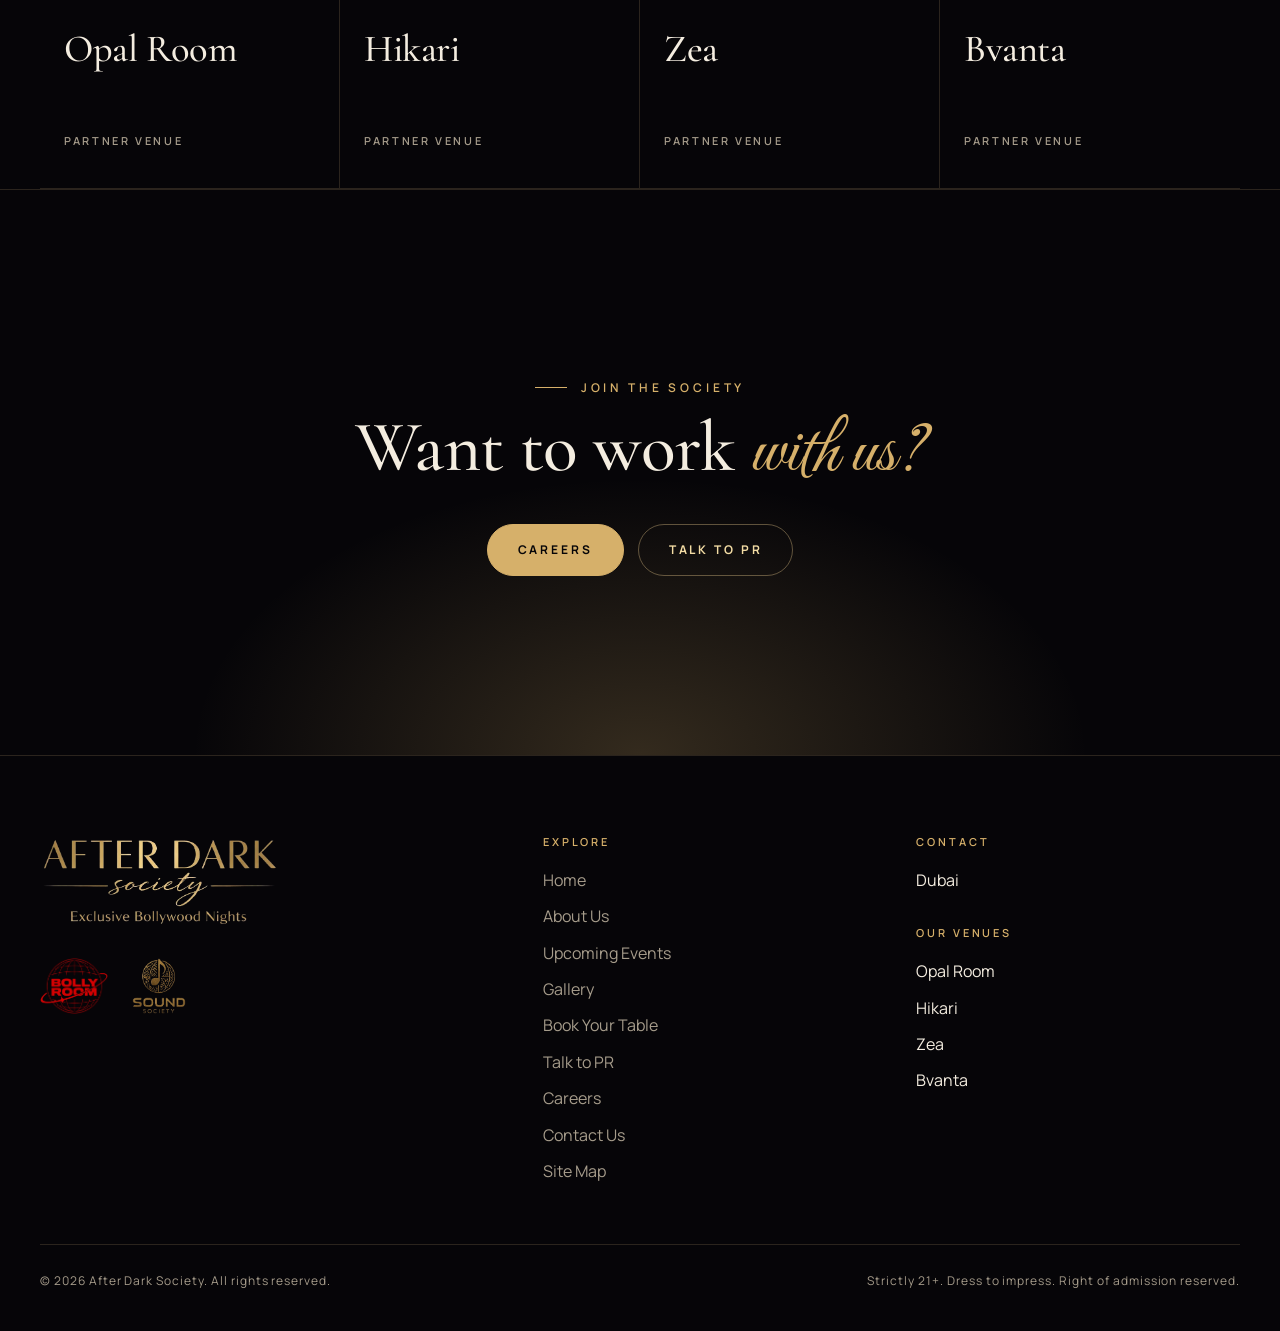
==== commit 447ae337: "Show Bolly Room and Sound Society logos instead of written names Brand cards, signature experiences," ====
--- a/about.html
+++ b/about.html
@@ -55,7 +55,7 @@
 
 <section class="section" style="background:var(--ink-2);border-block:1px solid var(--line)">
   <div class="wrap">
-    <div class="section-head"><div class="reveal"><span class="eyebrow">Our worlds</span><h2 class="display h2">Bolly Room &amp; Sound Society</h2></div></div>
+    <div class="section-head"><div class="reveal"><span class="eyebrow">Our worlds</span><h2 class="display h2">Our two brands</h2></div></div>
     <div class="brands" id="brands"></div>
   </div>
 </section>
--- a/assets/css/style.css
+++ b/assets/css/style.css
@@ -492,3 +492,11 @@
   .hero-actions .btn { width: 100%; }
 }
 [id] { scroll-margin-top: 100px; }
+
+/* Brand logos used in place of written names */
+.marquee .m-logo img { height: clamp(48px, 6vw, 72px); width: auto; }
+.format-mark { margin: 0; }
+.format-logo { height: 92px; width: auto; }
+.event-mark { margin: 0 0 8px !important; }
+.event-logo { height: 70px; width: auto; }
+.brand-card img { margin-bottom: 36px; }
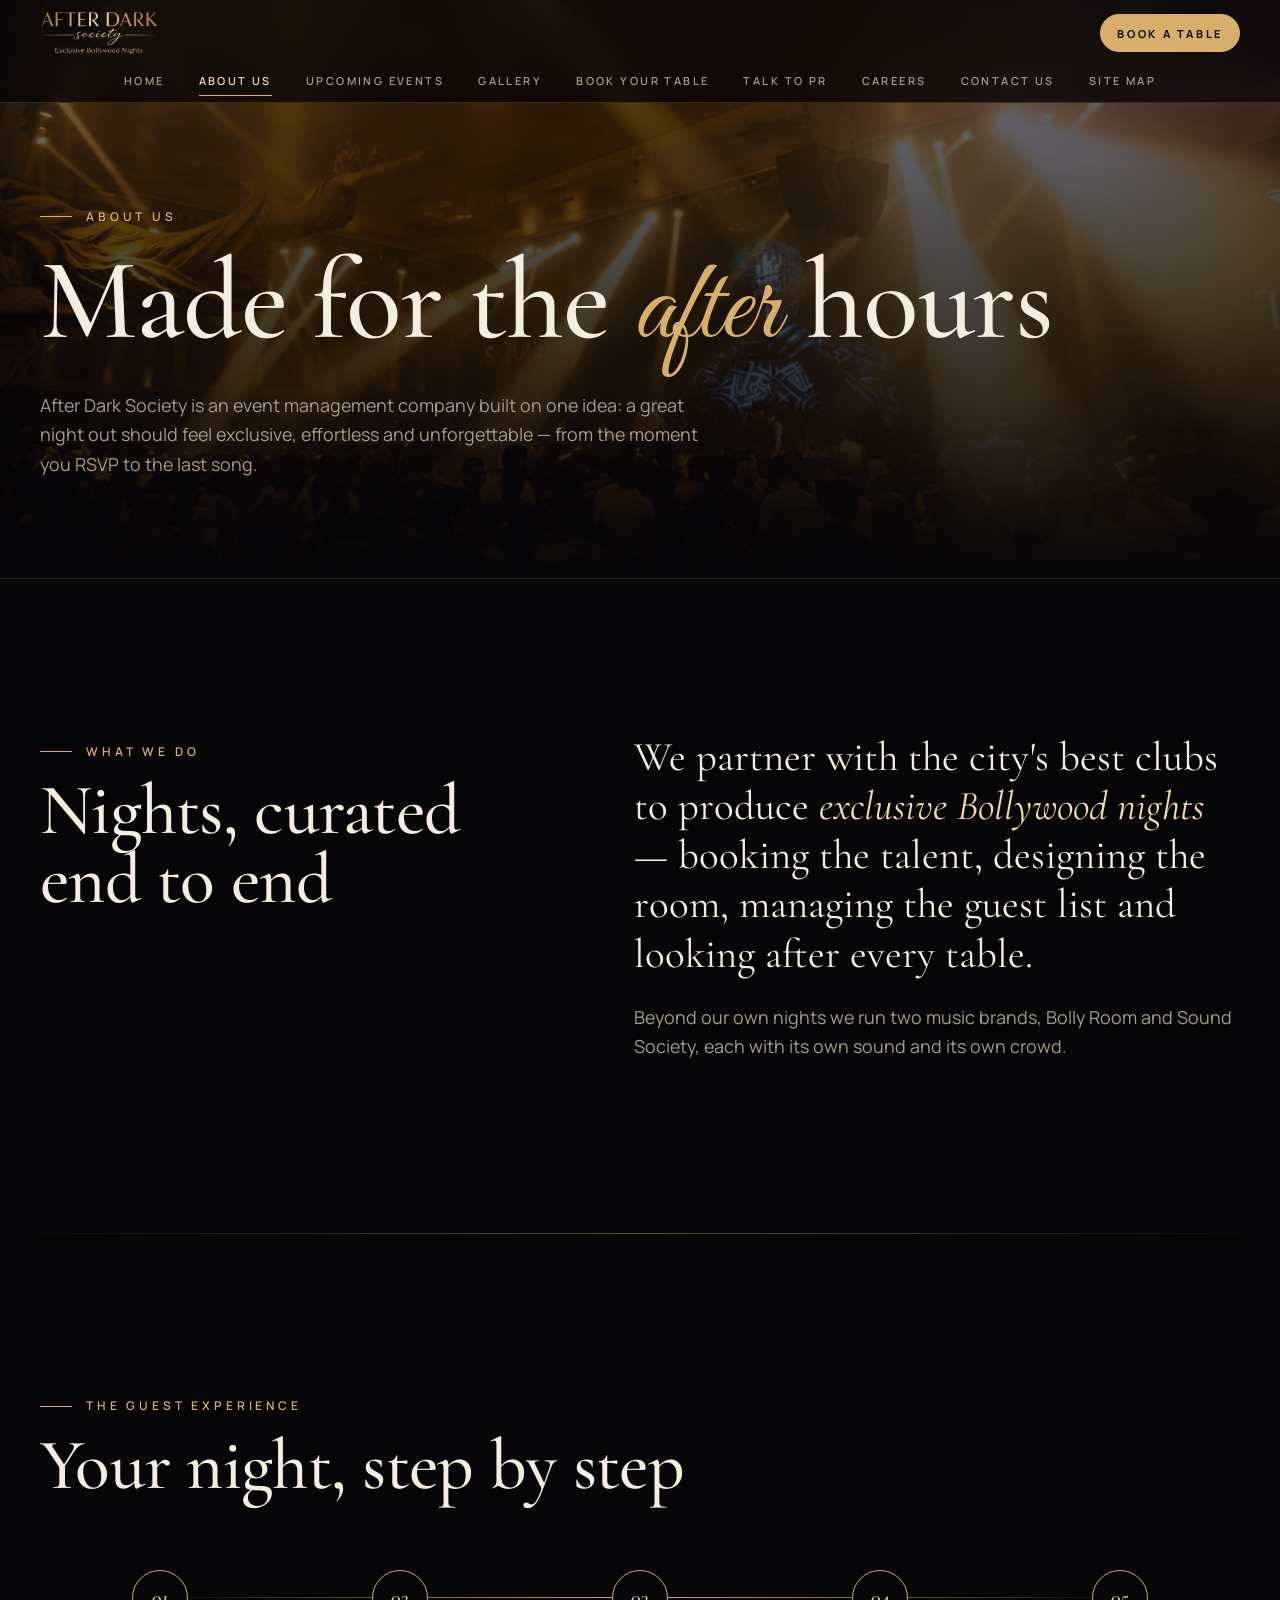
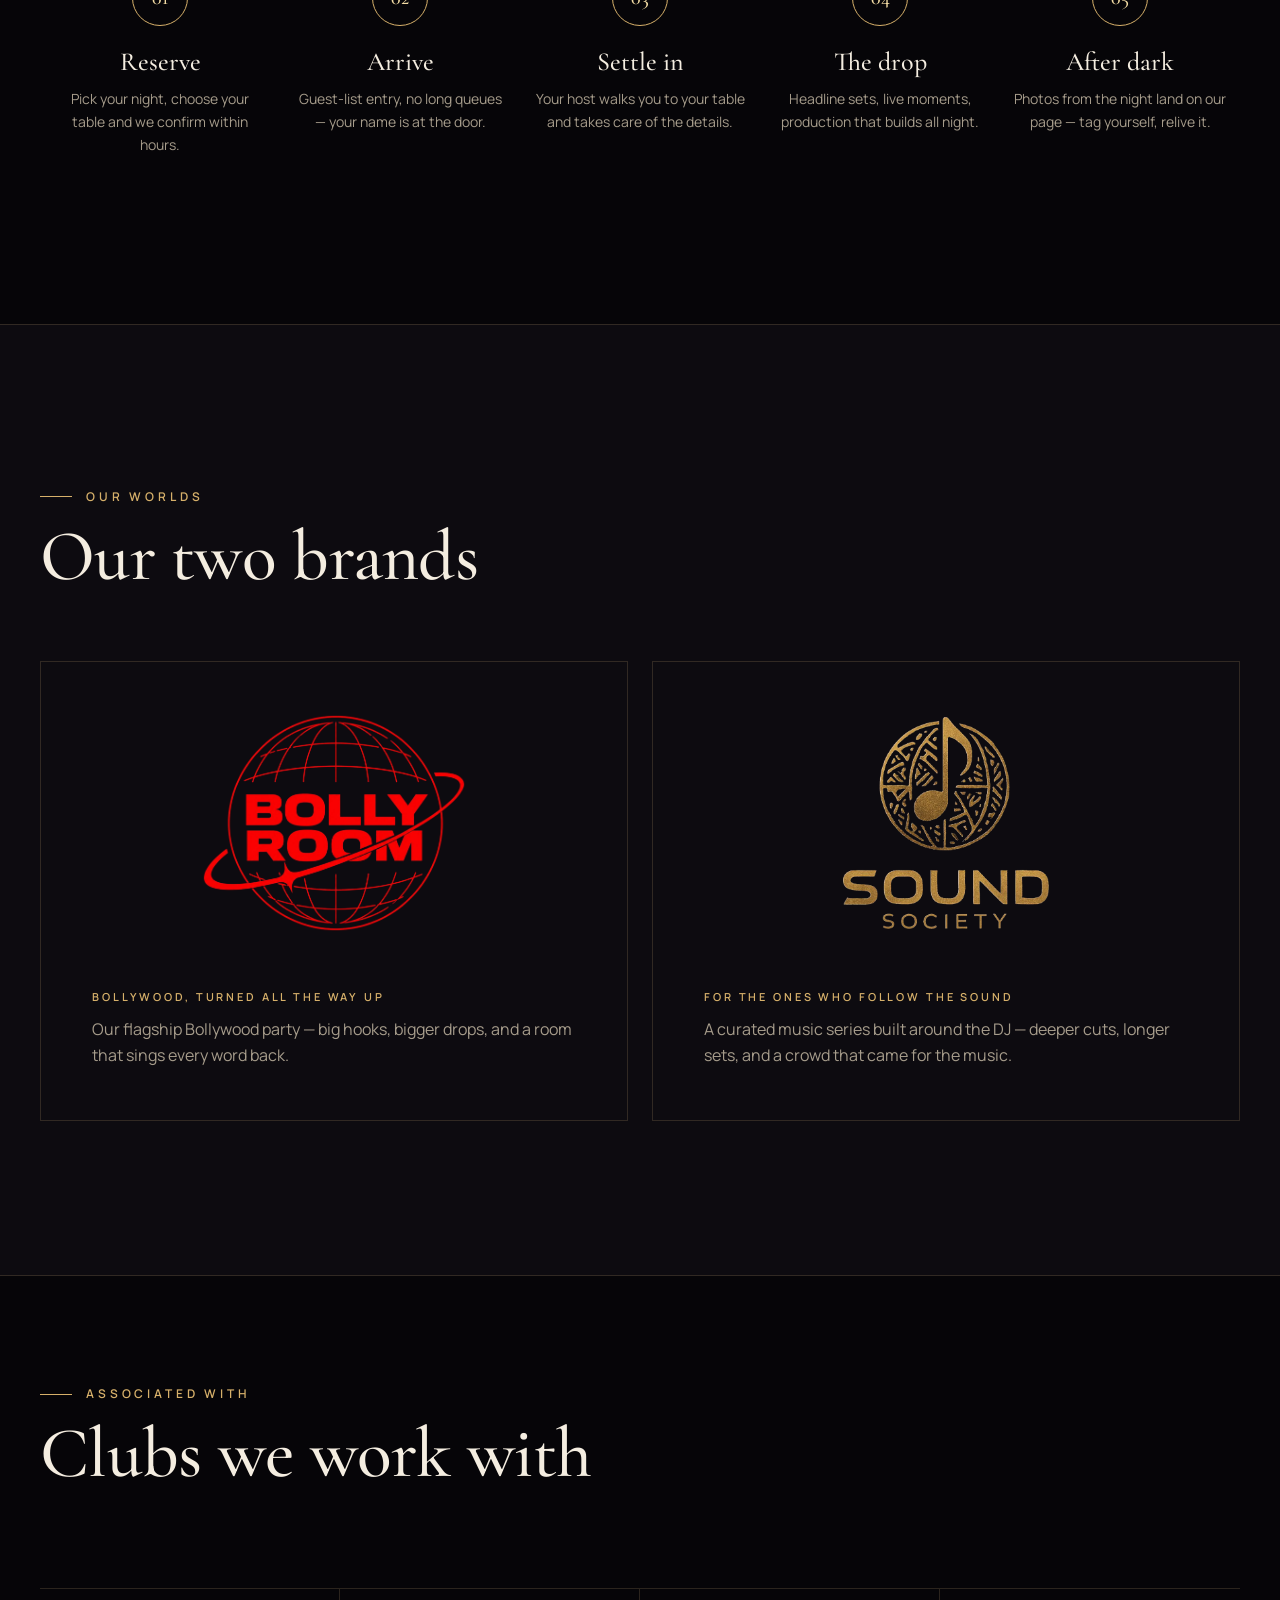
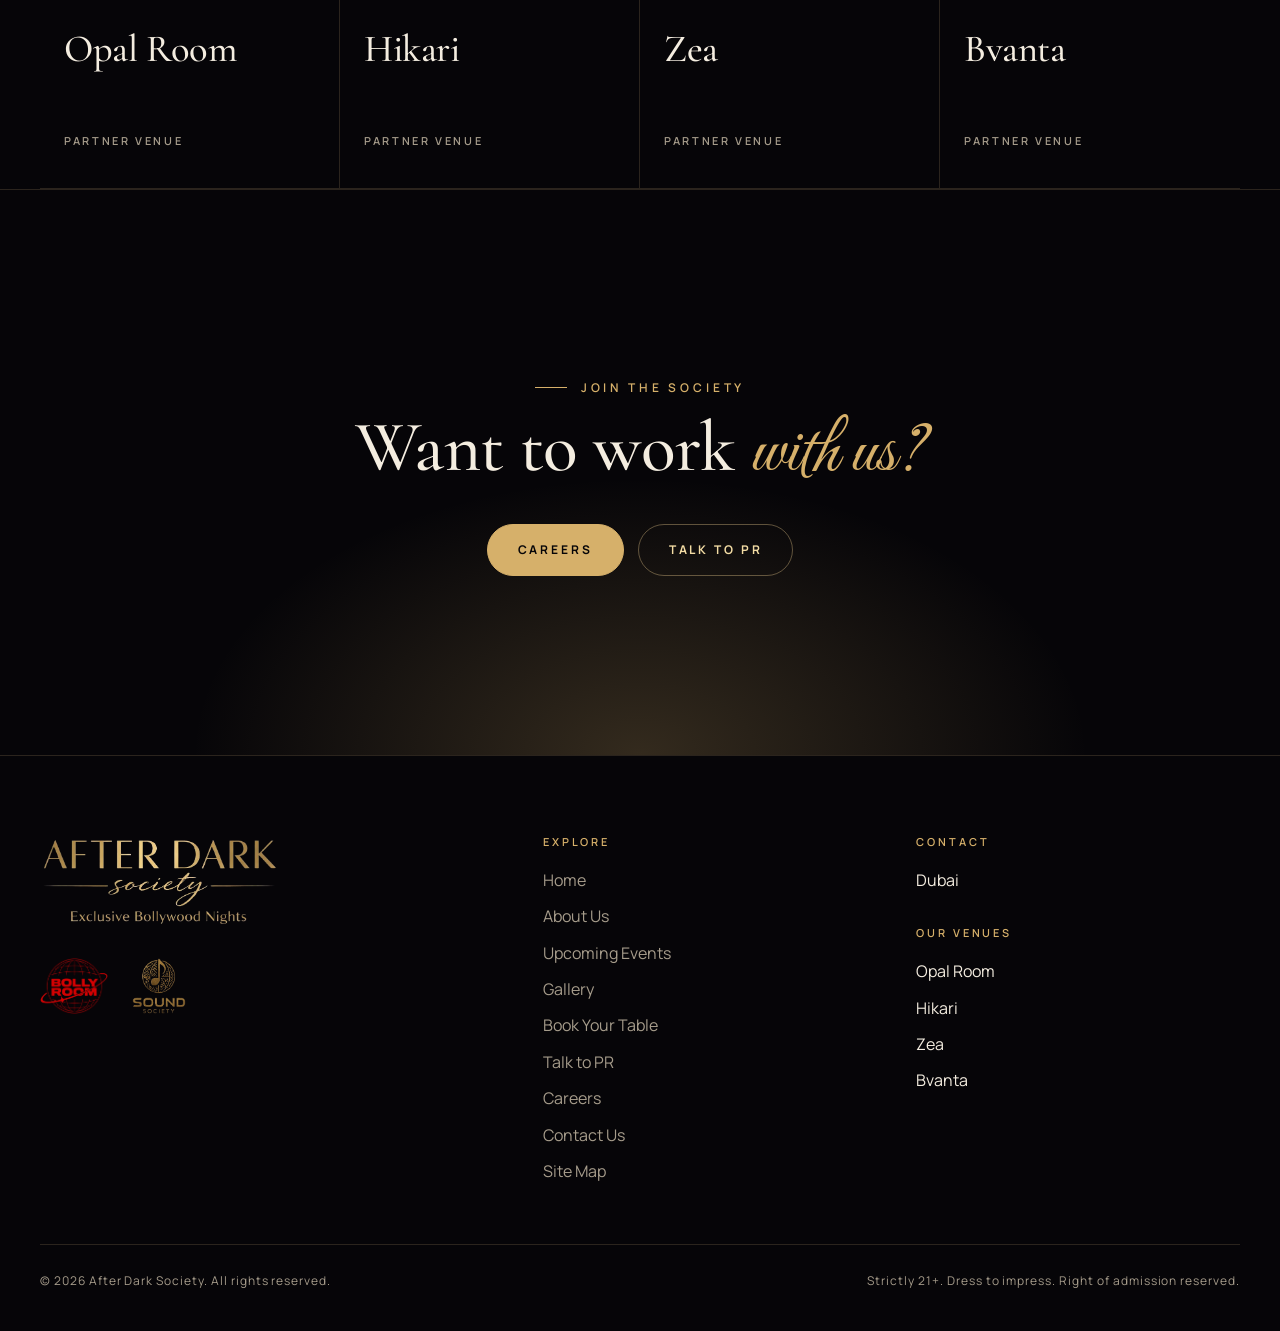
==== commit 7bb3675e: "Add event photography to gallery and page headers Five curated shots (resized for the web) fill the " ====
--- a/about.html
+++ b/about.html
@@ -17,7 +17,7 @@
 <body>
 <header id="site-header"></header>
 <main>
-<section class="page-hero">
+<section class="page-hero has-bg" style="background-image: linear-gradient(180deg, rgba(6,5,8,.55), rgba(6,5,8,.82) 70%, #060508), url('assets/gallery/main-room.jpg')">
   <div class="wrap">
     <span class="eyebrow reveal">About us</span>
     <h1 class="display h1 reveal" data-delay="1">Made for the <span class="script">after</span> hours</h1>
--- a/assets/css/style.css
+++ b/assets/css/style.css
@@ -113,7 +113,7 @@
 .nav-links a:hover::after, .nav-links a[aria-current="page"]::after { transform: scaleX(1); }
 .nav-cta { min-height: 42px; padding: 0 20px; }
 .nav-toggle {
-  display: none; background: none; border: 0; padding: 10px; cursor: pointer; color: var(--gold-hi);
+  display: none !important; background: none; border: 0; padding: 10px; cursor: pointer; color: var(--gold-hi);
   width: 46px; height: 46px; position: relative;
 }
 .nav-toggle span { position: absolute; left: 11px; right: 11px; height: 1px; background: currentColor; transition: transform .35s var(--ease), opacity .2s; }
@@ -124,17 +124,27 @@
 .menu-open .nav-toggle span:nth-child(2) { opacity: 0; }
 .menu-open .nav-toggle span:nth-child(3) { transform: translateY(-6px) rotate(-45deg); }
 
-@media (max-width: 1080px) {
-  .nav-toggle { display: block; z-index: 2; }
-  .nav-cta { display: none; }
+/* Below desktop width the tabs drop to their own swipeable row — always visible, never hidden behind a menu */
+@media all {
+  .nav { flex-wrap: wrap; height: auto; padding-top: 10px; row-gap: 4px; }
+  .brand img { height: 40px; }
+  .nav-cta { min-height: 38px; padding: 0 16px; font-size: 11px; }
   .nav-links {
-    position: fixed; inset: 0; z-index: 1; flex-direction: column; justify-content: center; gap: 22px;
-    background: radial-gradient(120% 80% at 50% 0%, #1a1222, var(--ink) 70%);
-    opacity: 0; visibility: hidden; transition: opacity .4s, visibility .4s;
+    order: 3; flex: 1 0 100%; overflow-x: auto; scrollbar-width: none; gap: 22px;
+    padding: 6px 0 10px; -webkit-mask-image: linear-gradient(90deg, #000 85%, transparent);
+    mask-image: linear-gradient(90deg, #000 85%, transparent);
   }
-  .nav-links a { font: 500 34px/1 var(--f-display); letter-spacing: 0; text-transform: none; color: var(--text); }
-  .menu-open .nav-links { opacity: 1; visibility: visible; }
-  .menu-open { overflow: hidden; }
+  .nav-links::-webkit-scrollbar { display: none; }
+  .nav-links li { flex: 0 0 auto; }
+  .nav-links a { white-space: nowrap; }
+  .site-header { background: rgba(6, 5, 8, .82); backdrop-filter: blur(14px); -webkit-backdrop-filter: blur(14px); border-color: var(--line); }
+  .hero { padding-top: 160px; }
+  .page-hero { padding-top: 170px; }
+  .nav-cta { white-space: nowrap; }
+}
+@media (min-width: 1181px) {
+  .nav-links { justify-content: center; -webkit-mask-image: none; mask-image: none; overflow: visible; gap: 34px; }
+  .brand img { height: 46px; }
 }
 
 /* ---- Hero --------------------------------------------------------------- */
@@ -318,7 +328,7 @@
 .chip { display: inline-block; font: 700 10px/1 var(--f-body); letter-spacing: .2em; text-transform: uppercase; padding: 7px 10px; border: 1px solid var(--line-strong); border-radius: 999px; color: var(--gold); margin-right: 10px; vertical-align: middle; }
 
 /* Gallery */
-.gallery { display: grid; grid-template-columns: repeat(4, 1fr); grid-auto-rows: 260px; gap: 10px; }
+.gallery { display: grid; grid-template-columns: repeat(4, 1fr); grid-auto-rows: 260px; gap: 10px; grid-auto-flow: dense; }
 .g-item { position: relative; overflow: hidden; background: var(--ink-3); border: 1px solid var(--line); cursor: zoom-in; padding: 0; color: inherit; font: inherit; text-align: left; }
 .g-item.wide { grid-column: span 2; }
 .g-item.tall { grid-row: span 2; }
@@ -500,3 +510,9 @@
 .event-mark { margin: 0 0 8px !important; }
 .event-logo { height: 70px; width: auto; }
 .brand-card img { margin-bottom: 36px; }
+
+/* Event photography behind the heroes */
+.hero-bg { position: absolute; inset: 0; z-index: -3; }
+.hero-bg img { width: 100%; height: 100%; object-fit: cover; opacity: .38; filter: saturate(1.1); animation: slowzoom 30s ease-in-out infinite alternate; }
+@keyframes slowzoom { from { transform: scale(1); } to { transform: scale(1.08); } }
+.page-hero.has-bg { background-size: cover; background-position: center 40%; background-repeat: no-repeat; background-origin: border-box; }
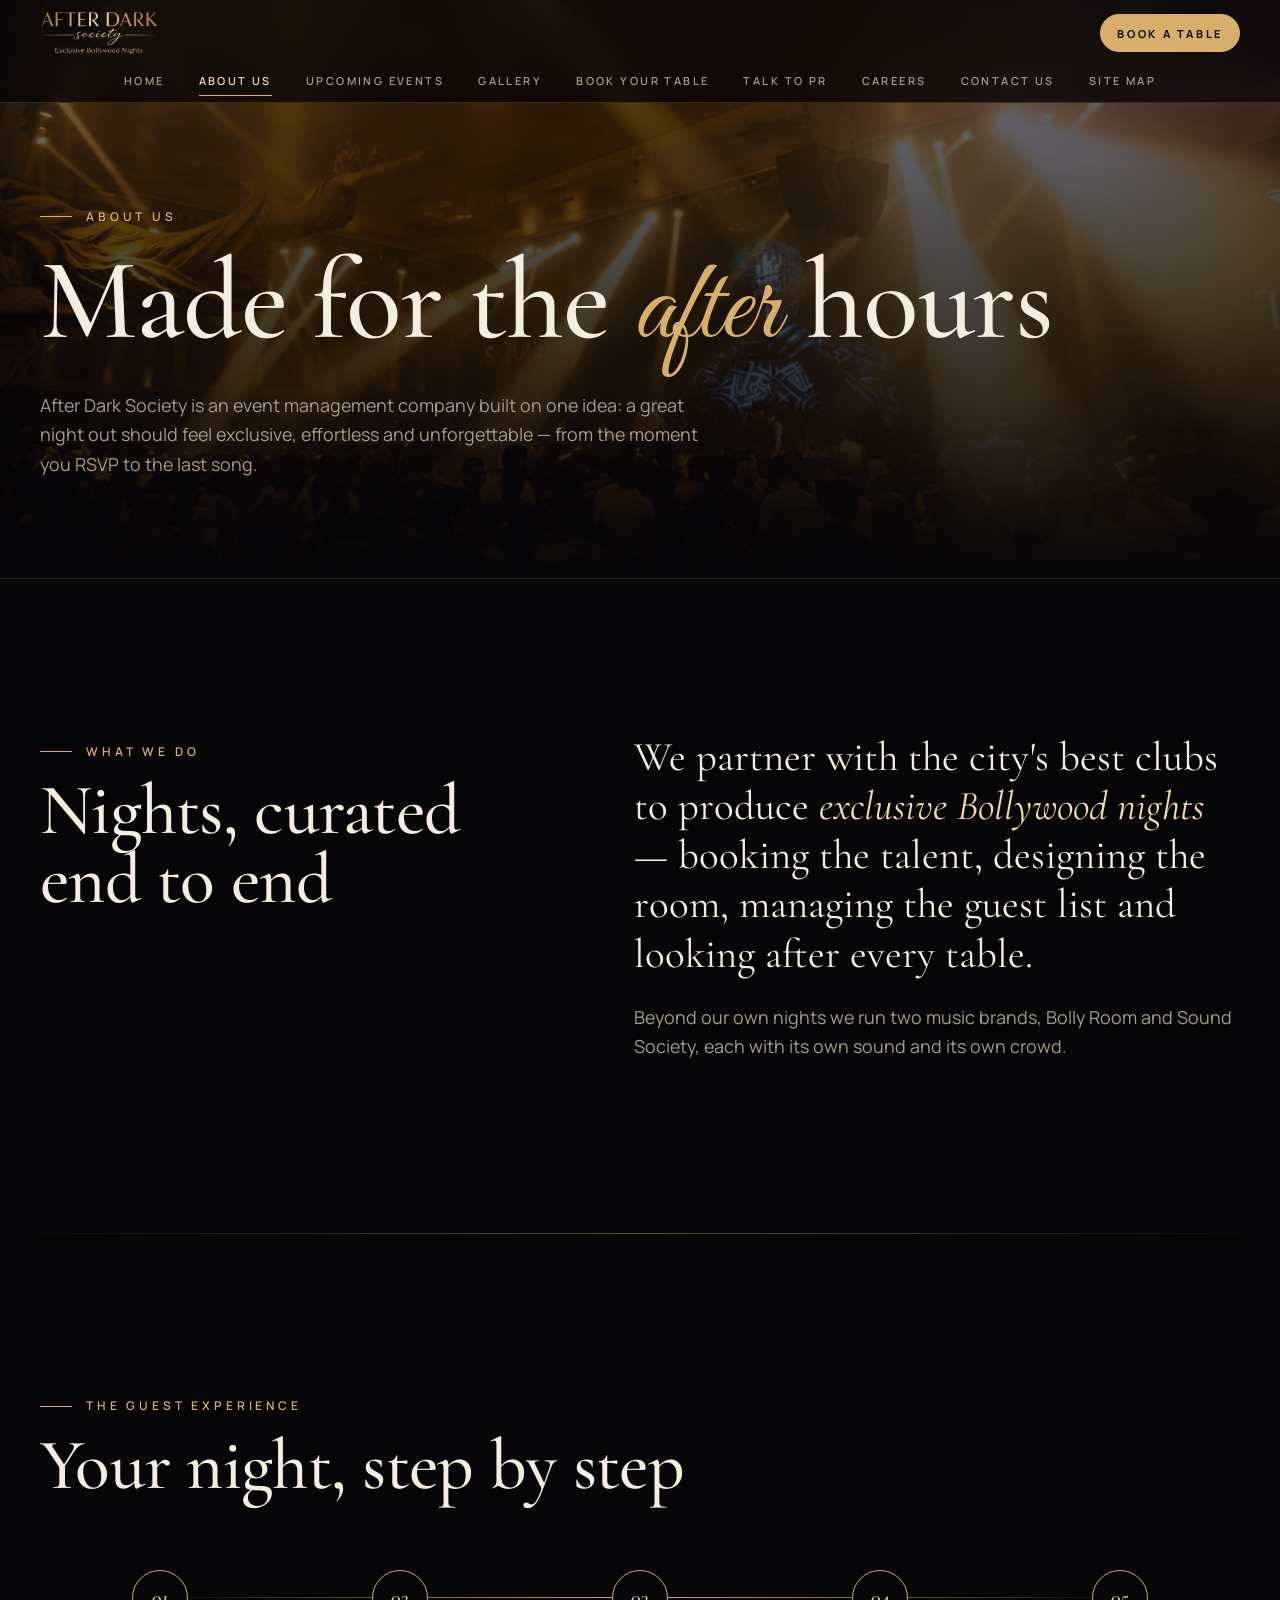
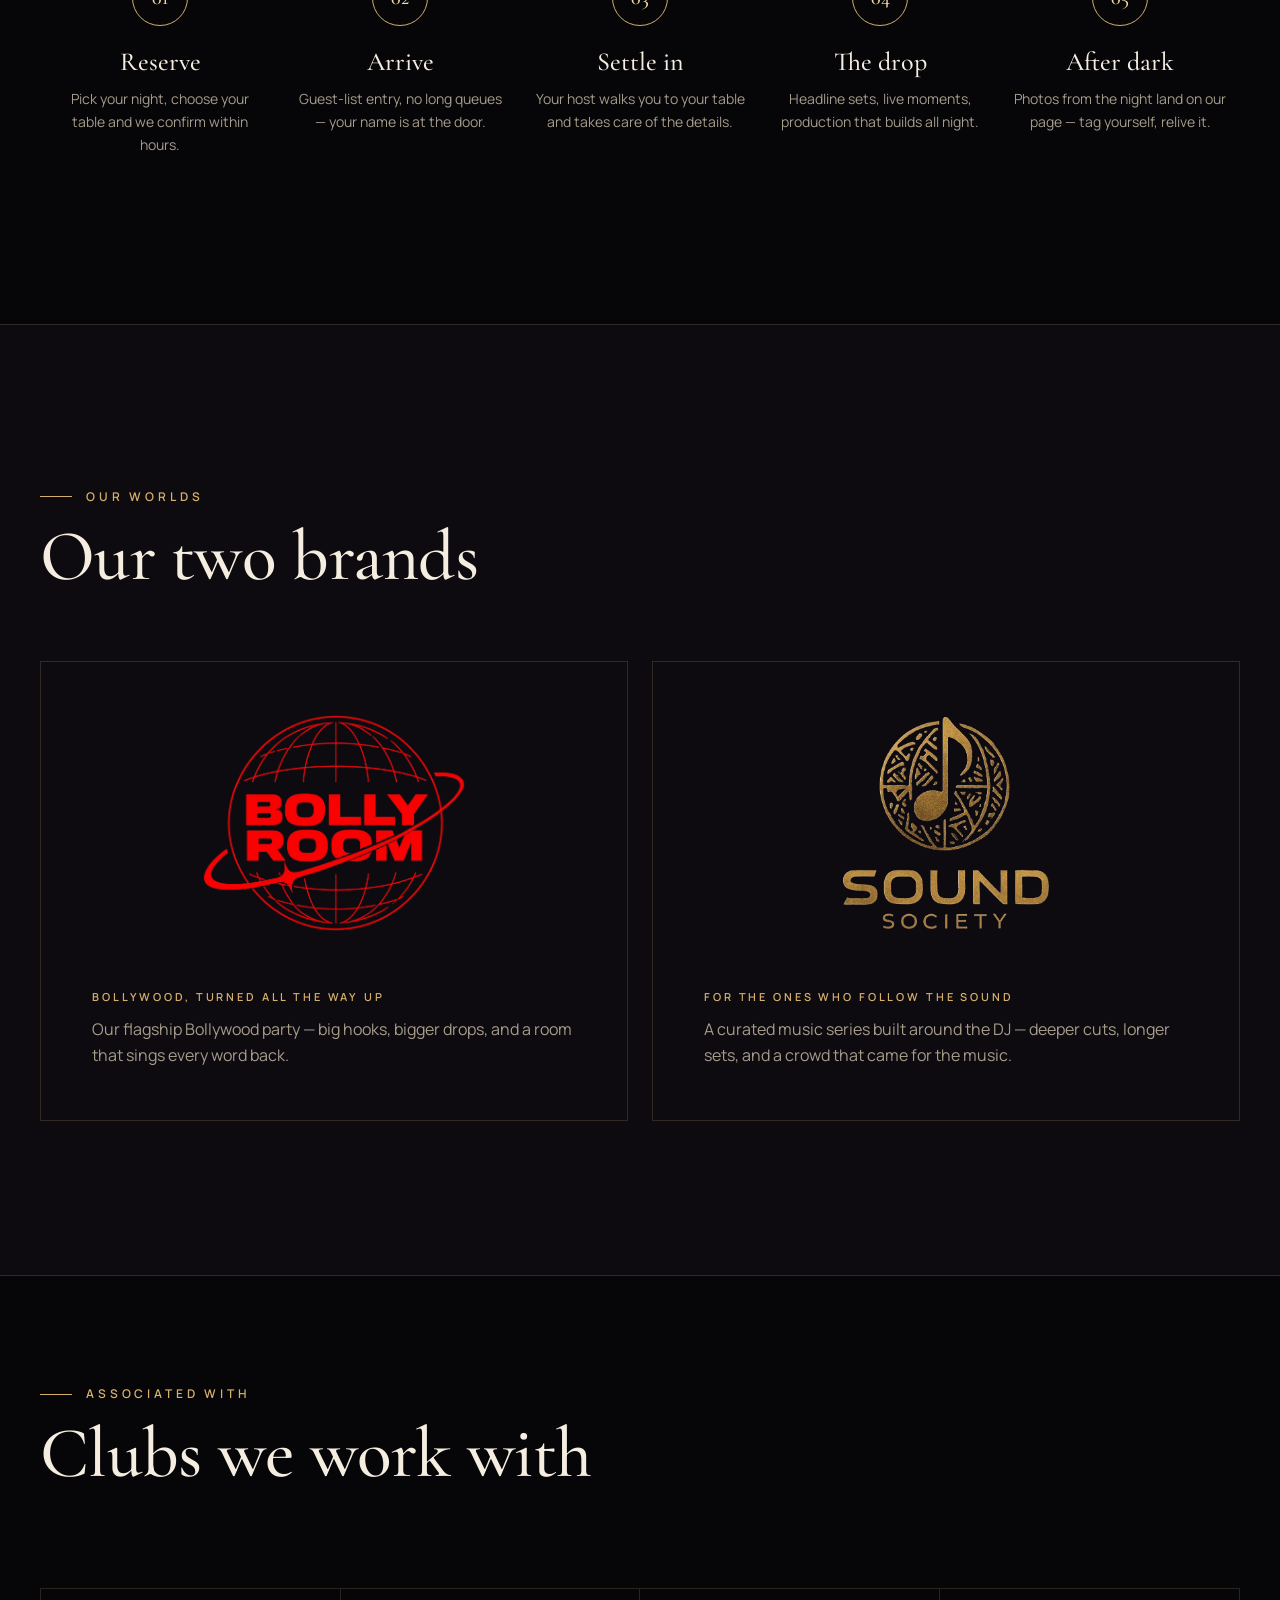
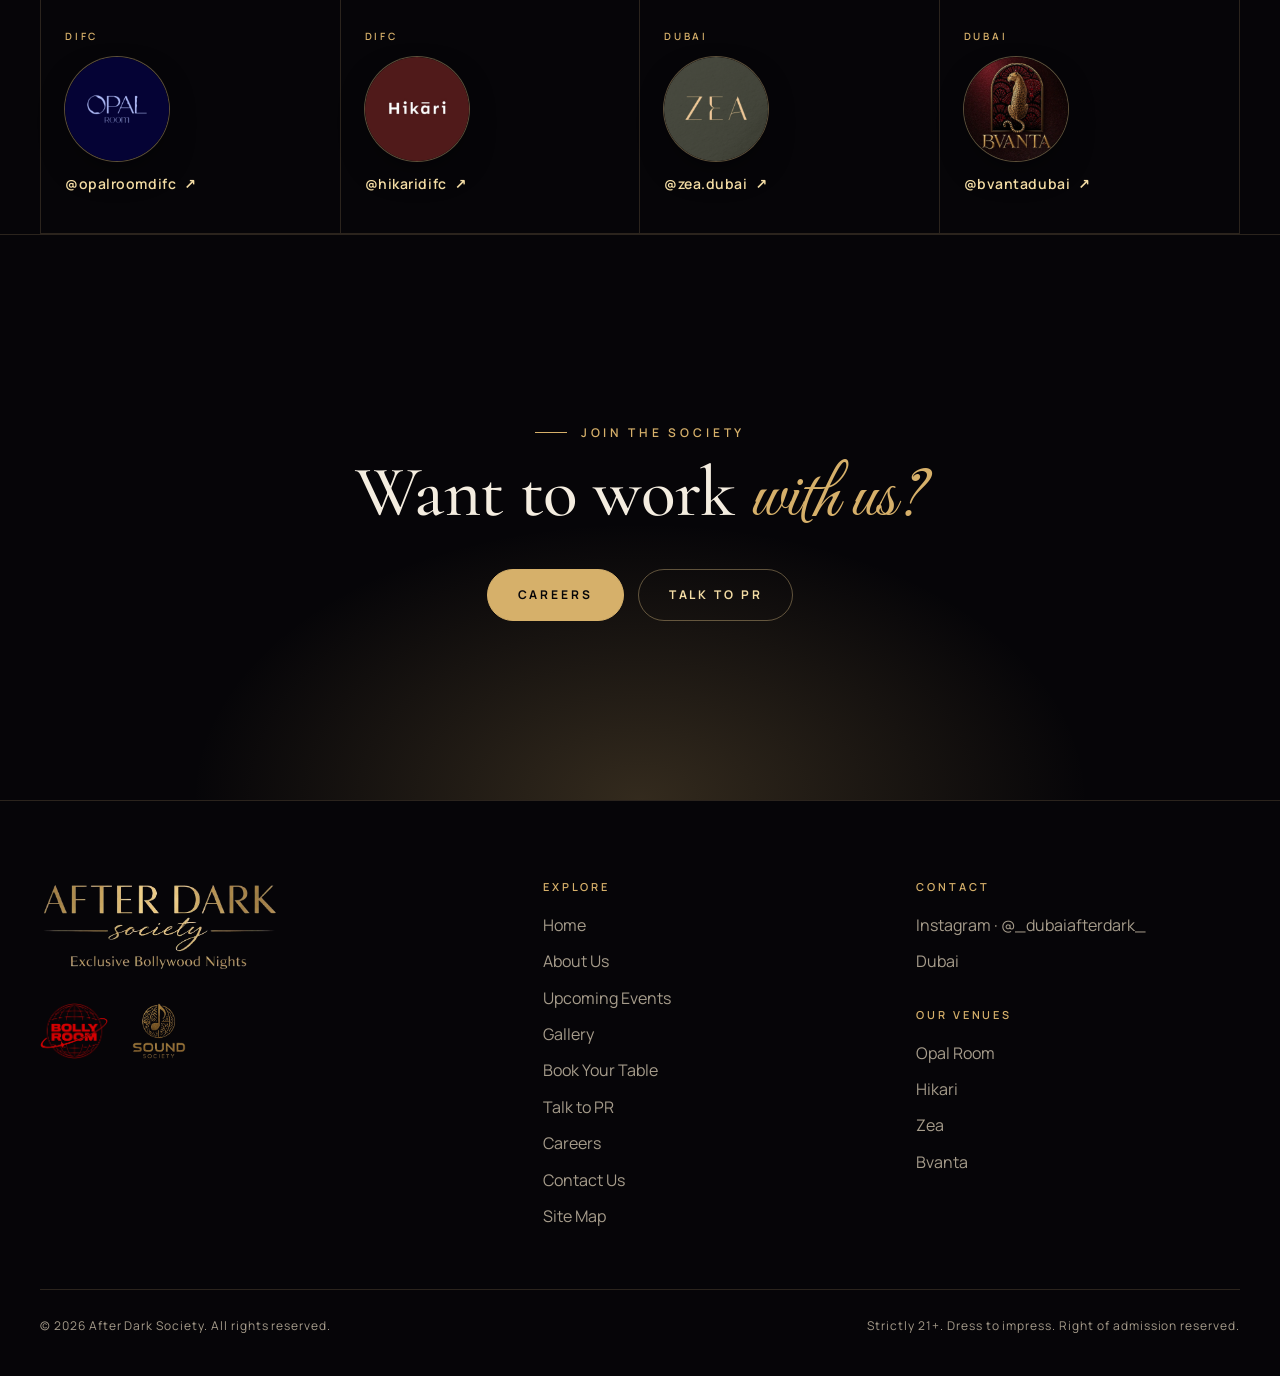
==== commit 515205a1: "Prepare site for afterdarksociety.social on GitHub Pages Adds CNAME, .nojekyll, robots.txt, sitemap." ====
--- a/about.html
+++ b/about.html
@@ -8,7 +8,12 @@
   <meta name="theme-color" content="#060508">
   <meta property="og:title" content="About Us — After Dark Society">
   <meta property="og:description" content="The story behind After Dark Society — the team producing exclusive Bollywood nights, Bolly Room and Sound Society.">
-  <meta property="og:image" content="assets/img/after-dark-society.png">
+  <meta property="og:image" content="https://afterdarksociety.social/assets/img/share.jpg">
+  <meta property="og:url" content="https://afterdarksociety.social/about.html">
+  <meta property="og:type" content="website">
+  <meta property="og:site_name" content="After Dark Society">
+  <meta name="twitter:card" content="summary_large_image">
+  <link rel="canonical" href="https://afterdarksociety.social/about.html">
   <link rel="preconnect" href="https://fonts.googleapis.com">
   <link rel="preconnect" href="https://fonts.gstatic.com" crossorigin>
   <link href="https://fonts.googleapis.com/css2?family=Cormorant+Garamond:ital,wght@0,400;0,500;0,600;1,400;1,500&family=Great+Vibes&family=Manrope:wght@400;500;600;700&display=swap" rel="stylesheet">
--- a/assets/css/style.css
+++ b/assets/css/style.css
@@ -332,8 +332,8 @@
 .g-item { position: relative; overflow: hidden; background: var(--ink-3); border: 1px solid var(--line); cursor: zoom-in; padding: 0; color: inherit; font: inherit; text-align: left; }
 .g-item.wide { grid-column: span 2; }
 .g-item.tall { grid-row: span 2; }
-.g-item img { width: 100%; height: 100%; object-fit: cover; transition: transform 1.2s var(--ease), filter .6s; filter: saturate(.9) contrast(1.05); }
-.g-item:hover img { transform: scale(1.06); filter: saturate(1.1) contrast(1.1); }
+.g-item img, .g-item video { width: 100%; height: 100%; object-fit: cover; transition: transform 1.2s var(--ease), filter .6s; filter: saturate(.9) contrast(1.05); }
+.g-item:hover img, .g-item:hover video { transform: scale(1.06); filter: saturate(1.1) contrast(1.1); }
 .g-item figcaption, .g-item .cap {
   position: absolute; left: 0; right: 0; bottom: 0; padding: 40px 18px 16px;
   background: linear-gradient(transparent, rgba(0,0,0,.85));
@@ -365,7 +365,7 @@
 /* Lightbox */
 .lightbox { position: fixed; inset: 0; z-index: 100; background: rgba(4,3,6,.95); display: none; place-items: center; padding: 60px 16px; }
 .lightbox.open { display: grid; }
-.lightbox img, .lightbox iframe { max-width: min(1200px, 100%); max-height: 84vh; border: 1px solid var(--line); }
+.lightbox img, .lightbox video, .lightbox iframe { max-width: min(1200px, 100%); max-height: 84vh; border: 1px solid var(--line); }
 .lightbox iframe { width: min(1100px, 100%); aspect-ratio: 16/9; height: auto; }
 .lightbox button { position: absolute; top: 18px; right: 18px; background: none; border: 1px solid var(--line-strong); color: var(--gold-hi); width: 48px; height: 48px; border-radius: 50%; font-size: 22px; cursor: pointer; }
 
@@ -516,3 +516,42 @@
 .hero-bg img { width: 100%; height: 100%; object-fit: cover; opacity: .38; filter: saturate(1.1); animation: slowzoom 30s ease-in-out infinite alternate; }
 @keyframes slowzoom { from { transform: scale(1); } to { transform: scale(1.08); } }
 .page-hero.has-bg { background-size: cover; background-position: center 40%; background-repeat: no-repeat; background-origin: border-box; }
+
+/* Home page structure */
+.section.band { background: var(--ink-2); border-block: 1px solid var(--line); }
+.home-of { display: flex; align-items: center; gap: 22px; margin: 6px 0 30px; flex-wrap: wrap; }
+.home-of small { font: 600 11px/1 var(--f-body); letter-spacing: .26em; text-transform: uppercase; color: var(--muted); }
+.home-of img { height: 64px; width: auto; }
+/* Venue cards */
+.venues { border: 1px solid var(--line); border-bottom: 0; }
+.venue .venue-area { font: 600 10px/1 var(--f-body); letter-spacing: .28em; text-transform: uppercase; color: var(--gold); }
+.venue.is-live small { color: var(--gold-hi); }
+.venue.is-live:hover { background: linear-gradient(180deg, rgba(214,176,106,.10), transparent), var(--ink-2); }
+.venue:not(.is-live) small { color: var(--muted); opacity: .7; }
+.footer-top li { color: var(--muted); }
+.venue-logo { width: 104px; height: 104px; border-radius: 50%; object-fit: cover; box-shadow: 0 0 0 1px var(--line-strong), 0 14px 40px -18px rgba(0,0,0,.9); transition: transform .5s var(--ease), box-shadow .4s; }
+.venue.is-live:hover .venue-logo { transform: scale(1.05); box-shadow: 0 0 0 1px var(--gold), 0 18px 50px -16px rgba(214,176,106,.35); }
+.venue { min-width: 0; }
+.venue small { text-transform: none; letter-spacing: .04em; font-size: 14px; font-weight: 600; overflow-wrap: anywhere; }
+@media (max-width: 640px) { .venue { padding: 30px 18px; } .venue-logo { width: 88px; height: 88px; } }
+
+/* Next up (featured event) */
+.next-up { display: grid; grid-template-columns: minmax(0, 380px) minmax(0, 1fr); gap: clamp(28px, 5vw, 70px); align-items: center; margin-bottom: 50px; }
+.next-up-poster { display: block; border: 1px solid var(--line-strong); box-shadow: 0 30px 80px -30px rgba(0,0,0,.9); overflow: hidden; }
+.next-up-poster img { width: 100%; transition: transform 1s var(--ease); }
+.next-up-poster:hover img { transform: scale(1.03); }
+.next-up-body .display { font-size: clamp(48px, 7vw, 96px); margin-top: 18px; }
+.next-up-sub { font-size: clamp(34px, 4vw, 52px); margin: 0 0 26px; line-height: 1; }
+.next-up-facts { margin: 0 0 32px; display: grid; gap: 0; border-top: 1px solid var(--line); }
+.next-up-facts > div { display: grid; grid-template-columns: 130px minmax(0, 1fr); gap: 16px; padding: 16px 0; border-bottom: 1px solid var(--line); }
+.next-up-facts dt { font: 600 11px/1.6 var(--f-body); letter-spacing: .22em; text-transform: uppercase; color: var(--gold); }
+.next-up-facts dd { margin: 0; color: var(--text); }
+.next-up-facts dd span { color: var(--muted); font-size: 14px; }
+.next-up-facts a { color: var(--gold-hi); border-bottom: 1px solid var(--line-strong); }
+.next-up-actions { display: flex; gap: 12px; flex-wrap: wrap; }
+.event-sub { font-style: italic; color: var(--gold); font-size: .7em; }
+@media (max-width: 860px) {
+  .next-up { grid-template-columns: 1fr; }
+  .next-up-poster { max-width: 420px; }
+  .next-up-facts > div { grid-template-columns: 1fr; gap: 6px; }
+}
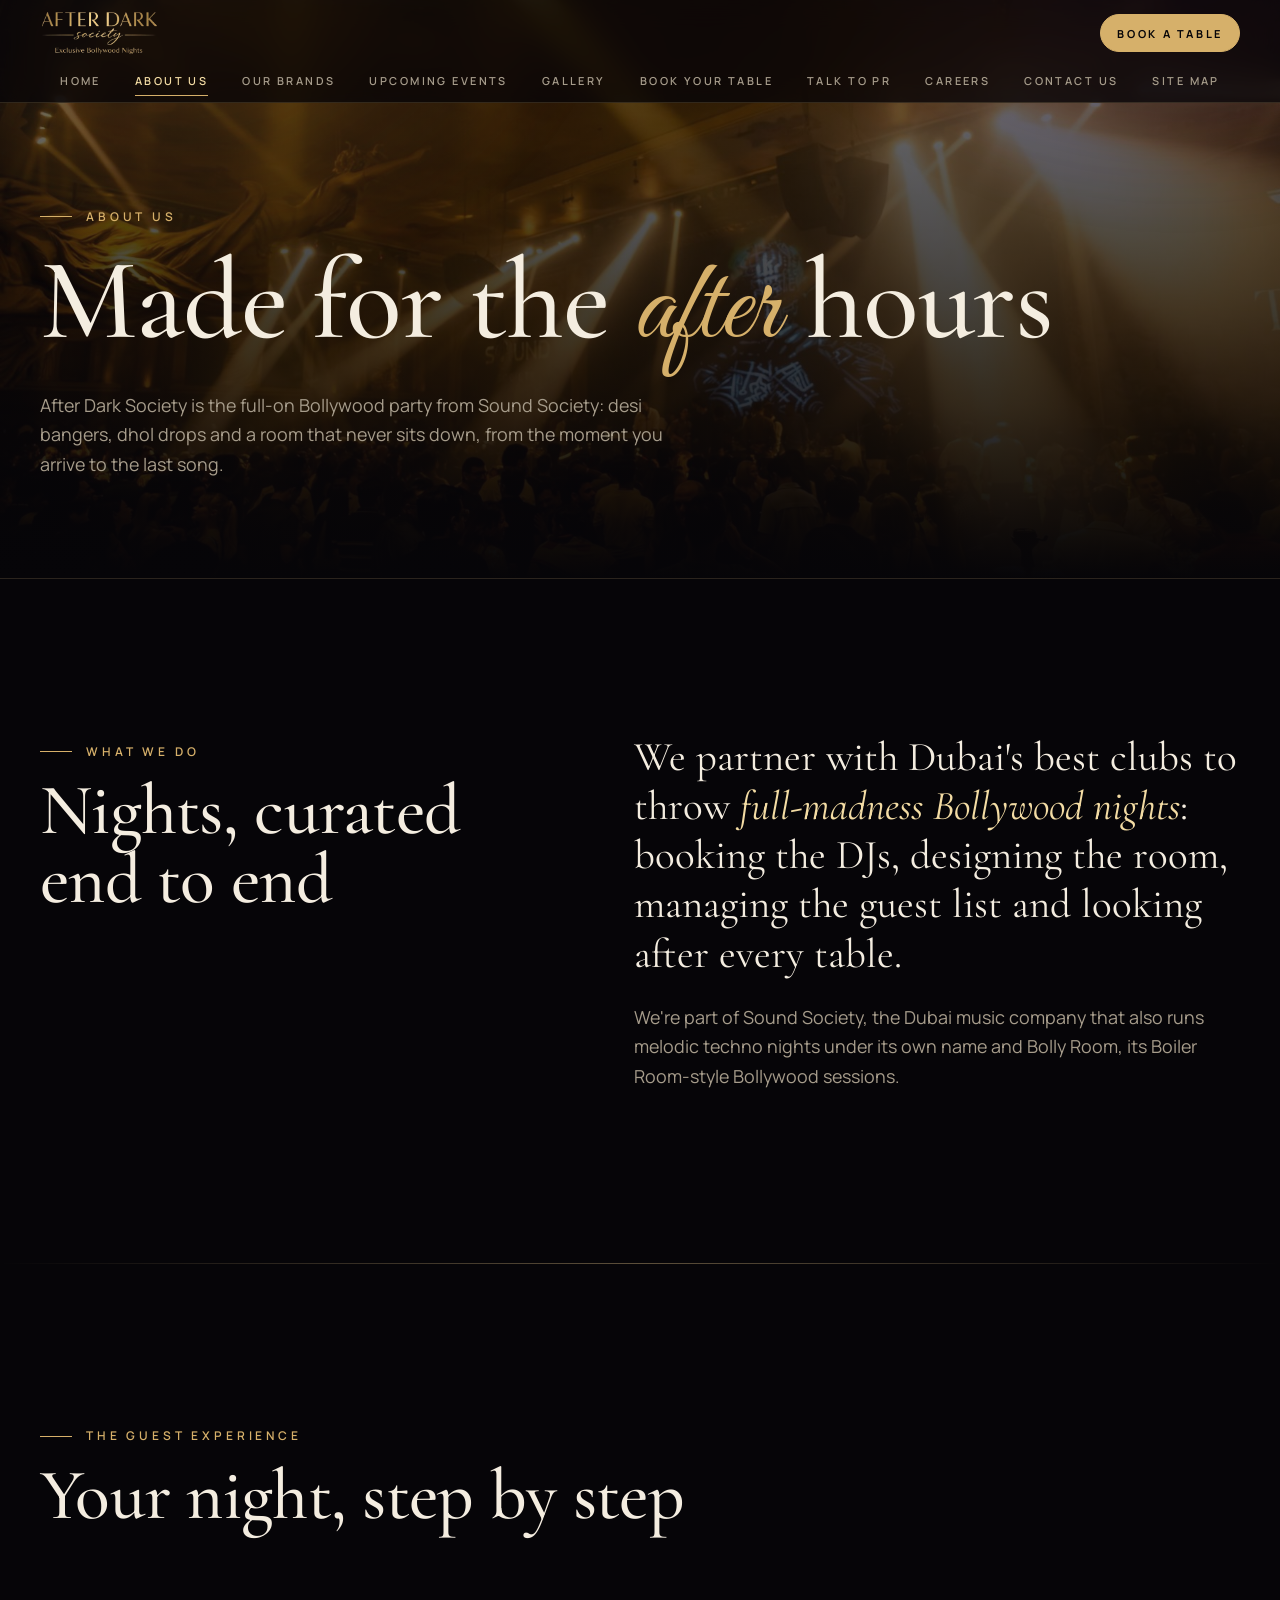
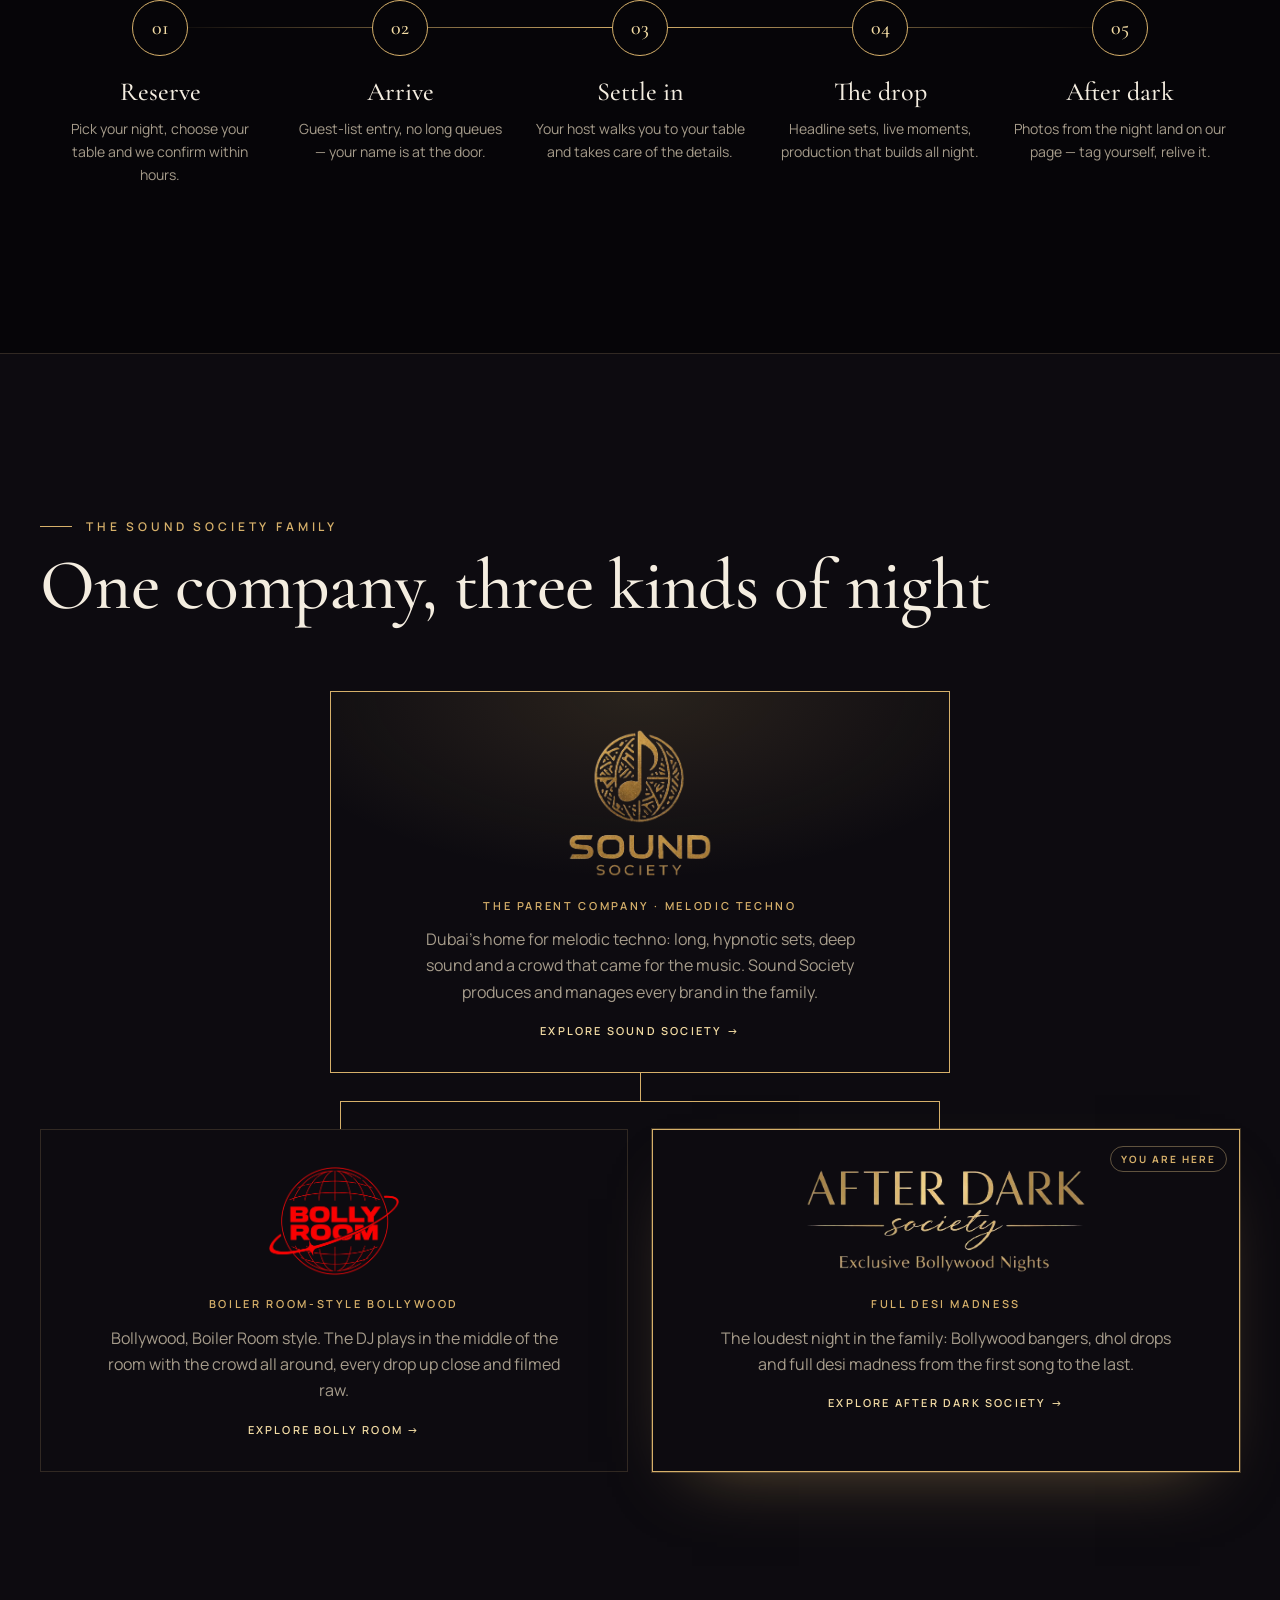
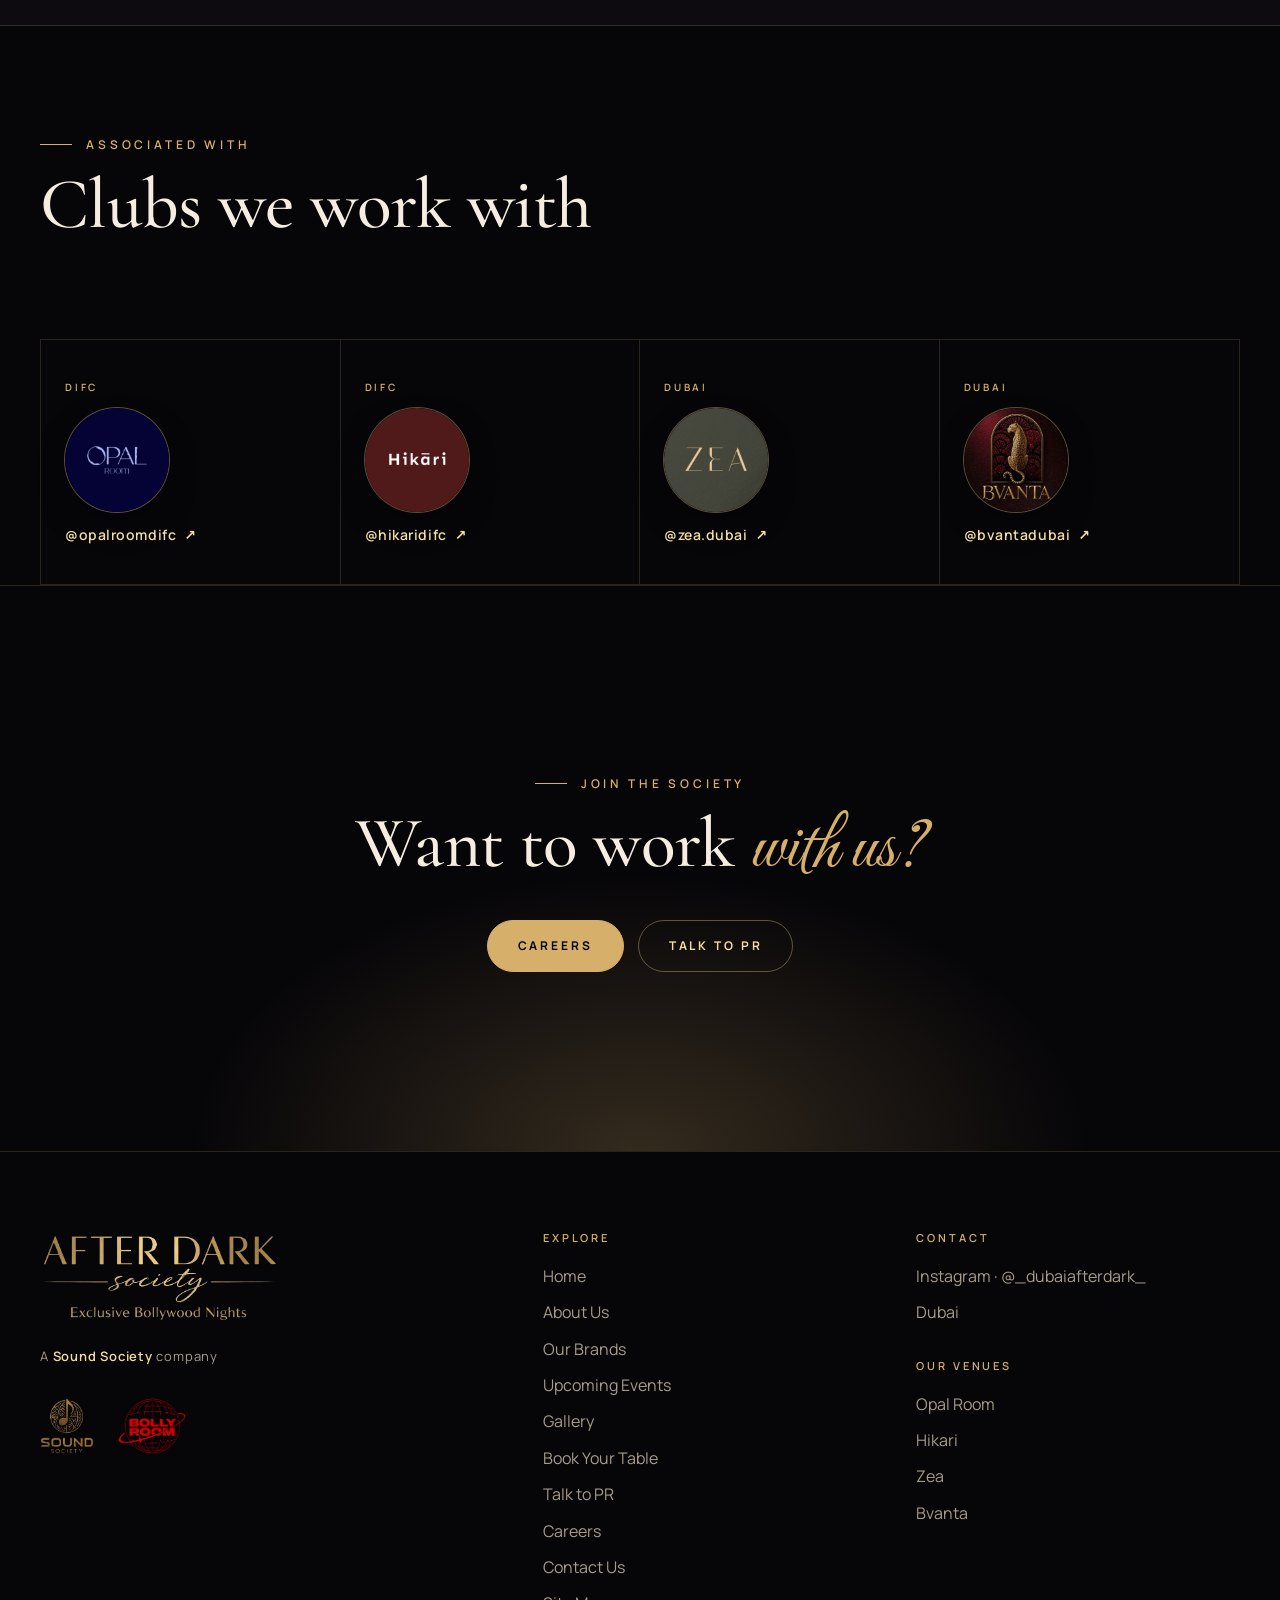
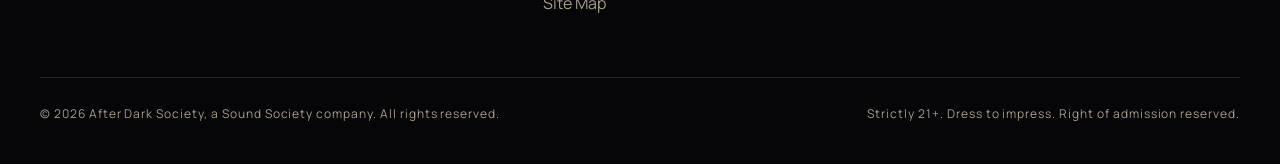
==== commit 9fb4d314: "Position After Dark Society as a Sound Society company - Sound Society shown as the parent company (" ====
--- a/about.html
+++ b/about.html
@@ -4,10 +4,10 @@
   <meta charset="utf-8">
   <meta name="viewport" content="width=device-width, initial-scale=1">
   <title>About Us — After Dark Society</title>
-  <meta name="description" content="The story behind After Dark Society — the team producing exclusive Bollywood nights, Bolly Room and Sound Society.">
+  <meta name="description" content="After Dark Society is Sound Society&#x27;s full-on Bollywood party brand, alongside Bolly Room and Sound Society&#x27;s melodic techno nights.">
   <meta name="theme-color" content="#060508">
   <meta property="og:title" content="About Us — After Dark Society">
-  <meta property="og:description" content="The story behind After Dark Society — the team producing exclusive Bollywood nights, Bolly Room and Sound Society.">
+  <meta property="og:description" content="After Dark Society is Sound Society&#x27;s full-on Bollywood party brand, alongside Bolly Room and Sound Society&#x27;s melodic techno nights.">
   <meta property="og:image" content="https://afterdarksociety.social/assets/img/share.jpg">
   <meta property="og:url" content="https://afterdarksociety.social/about.html">
   <meta property="og:type" content="website">
@@ -26,7 +26,7 @@
   <div class="wrap">
     <span class="eyebrow reveal">About us</span>
     <h1 class="display h1 reveal" data-delay="1">Made for the <span class="script">after</span> hours</h1>
-    <p class="lead reveal" data-delay="2">After Dark Society is an event management company built on one idea: a great night out should feel exclusive, effortless and unforgettable — from the moment you RSVP to the last song.</p>
+    <p class="lead reveal" data-delay="2">After Dark Society is the full-on Bollywood party from Sound Society: desi bangers, dhol drops and a room that never sits down, from the moment you arrive to the last song.</p>
   </div>
 </section>
 
@@ -37,8 +37,8 @@
       <h2 class="display h2" style="margin-top:18px">Nights, curated end to end</h2>
     </div>
     <div class="reveal" data-delay="1">
-      <p class="big">We partner with the city's best clubs to produce <em>exclusive Bollywood nights</em> — booking the talent, designing the room, managing the guest list and looking after every table.</p>
-      <p class="lead" style="margin-top:24px">Beyond our own nights we run two music brands, Bolly Room and Sound Society, each with its own sound and its own crowd.</p>
+      <p class="big">We partner with Dubai's best clubs to throw <em>full-madness Bollywood nights</em>: booking the DJs, designing the room, managing the guest list and looking after every table.</p>
+      <p class="lead" style="margin-top:24px">We're part of Sound Society, the Dubai music company that also runs melodic techno nights under its own name and Bolly Room, its Boiler Room-style Bollywood sessions.</p>
     </div>
   </div>
 </section>
@@ -60,8 +60,8 @@
 
 <section class="section" style="background:var(--ink-2);border-block:1px solid var(--line)">
   <div class="wrap">
-    <div class="section-head"><div class="reveal"><span class="eyebrow">Our worlds</span><h2 class="display h2">Our two brands</h2></div></div>
-    <div class="brands" id="brands"></div>
+    <div class="section-head"><div class="reveal"><span class="eyebrow">The Sound Society family</span><h2 class="display h2">One company, three kinds of night</h2></div></div>
+    <div id="family"></div>
   </div>
 </section>
 
--- a/assets/css/style.css
+++ b/assets/css/style.css
@@ -555,3 +555,57 @@
   .next-up-poster { max-width: 420px; }
   .next-up-facts > div { grid-template-columns: 1fr; gap: 6px; }
 }
+
+/* Hide the scroll cue when the screen is too short for it to sit below the buttons */
+@media (max-height: 900px) { .scroll-cue { display: none; } }
+
+/* Sound Society family tree */
+.hero-presents { font: 600 11px/1 var(--f-body); letter-spacing: .42em; text-transform: uppercase; color: var(--gold); margin: -6px 0 14px; }
+.family { display: grid; justify-items: center; }
+.fam-card { position: relative; border: 1px solid var(--line); background: var(--ink-2); padding: 36px 32px; display: flex; flex-direction: column; align-items: center; text-align: center; gap: 12px; transition: border-color .4s, transform .5s var(--ease); }
+.fam-card:hover { border-color: var(--line-strong); transform: translateY(-3px); }
+.fam-card small { font: 600 11px/1.5 var(--f-body); letter-spacing: .24em; text-transform: uppercase; color: var(--gold); }
+.fam-card p { color: var(--muted); margin: 0; max-width: 46ch; }
+.fam-logo { height: 120px; width: auto; max-width: 80%; object-fit: contain; margin-bottom: 8px; }
+.fam-parent { width: min(620px, 100%); border-color: var(--gold); background: radial-gradient(90% 70% at 50% 0%, rgba(214,176,106,.14), transparent 70%), var(--ink-2); }
+.fam-parent .fam-logo { height: 150px; }
+.fam-branch { position: relative; width: 50%; height: 56px; }
+.fam-branch::before { content: ""; position: absolute; left: 50%; top: 0; height: 28px; width: 1px; background: var(--gold); }
+.fam-branch::after { content: ""; position: absolute; left: 0; right: 0; top: 28px; height: 28px; border: 1px solid var(--gold); border-bottom: 0; }
+.fam-children { display: grid; grid-template-columns: repeat(2, minmax(0, 1fr)); gap: 24px; width: 100%; }
+.fam-child .fam-logo { height: 110px; }
+.fam-card.is-here { border-color: var(--gold); box-shadow: 0 0 0 1px rgba(214,176,106,.25), 0 30px 70px -40px rgba(214,176,106,.5); }
+.fam-here { position: absolute; top: 16px; right: 12px; margin: 0; }
+.footer-parent { margin: 22px 0 0; color: var(--muted); font-size: 13px; letter-spacing: .06em; }
+.footer-parent strong { color: var(--gold-hi); font-weight: 600; }
+@media (max-width: 760px) {
+  .fam-children { grid-template-columns: 1fr; }
+  .fam-branch { width: 1px; height: 40px; background: var(--gold); }
+  .fam-branch::before, .fam-branch::after { display: none; }
+  .fam-card { padding: 30px 20px; }
+  .fam-here { position: static; margin-bottom: 4px; }
+}
+
+/* Our Brands page */
+a.fam-card { color: inherit; }
+.fam-more { margin-top: 8px; font: 600 11px/1 var(--f-body); letter-spacing: .2em; text-transform: uppercase; color: var(--gold-hi); }
+.brand-jump { display: flex; flex-wrap: wrap; gap: 10px; margin-top: 30px; }
+.brand-jump a { border: 1px solid var(--line-strong); border-radius: 999px; padding: 10px 18px; font: 600 12px/1 var(--f-body); letter-spacing: .14em; text-transform: uppercase; color: var(--gold-hi); }
+.brand-jump a:hover { background: rgba(214,176,106,.1); }
+.brand-sec { display: grid; grid-template-columns: minmax(0, 1fr) minmax(0, 1fr); gap: clamp(30px, 6vw, 80px); align-items: center; padding: clamp(60px, 9vw, 120px) 0; border-top: 1px solid var(--line); }
+.brand-sec.flip .brand-sec-media { order: 2; }
+.brand-sec-media img { width: 100%; aspect-ratio: 4 / 5; object-fit: cover; border: 1px solid var(--line-strong); }
+.brand-sec-body { display: flex; flex-direction: column; gap: 16px; min-width: 0; }
+.brand-sec-body .fam-logo { align-self: flex-start; height: 110px; margin: 0; }
+.brand-expect { list-style: none; padding: 0; margin: 0; display: grid; gap: 10px; }
+.brand-expect li { display: flex; gap: 12px; color: var(--text); }
+.brand-expect li::before { content: "✦"; color: var(--gold); font-size: 11px; margin-top: 5px; }
+.brand-evs { display: grid; gap: 8px; border-top: 1px solid var(--line); padding-top: 16px; }
+.brand-evs small { font: 600 11px/1 var(--f-body); letter-spacing: .24em; text-transform: uppercase; color: var(--gold); }
+.brand-evs a { color: var(--gold-hi); }
+.brand-evs span { color: var(--muted); }
+@media (max-width: 860px) {
+  .brand-sec { grid-template-columns: 1fr; }
+  .brand-sec.flip .brand-sec-media { order: 0; }
+  .brand-sec-media img { aspect-ratio: 4 / 3; }
+}
